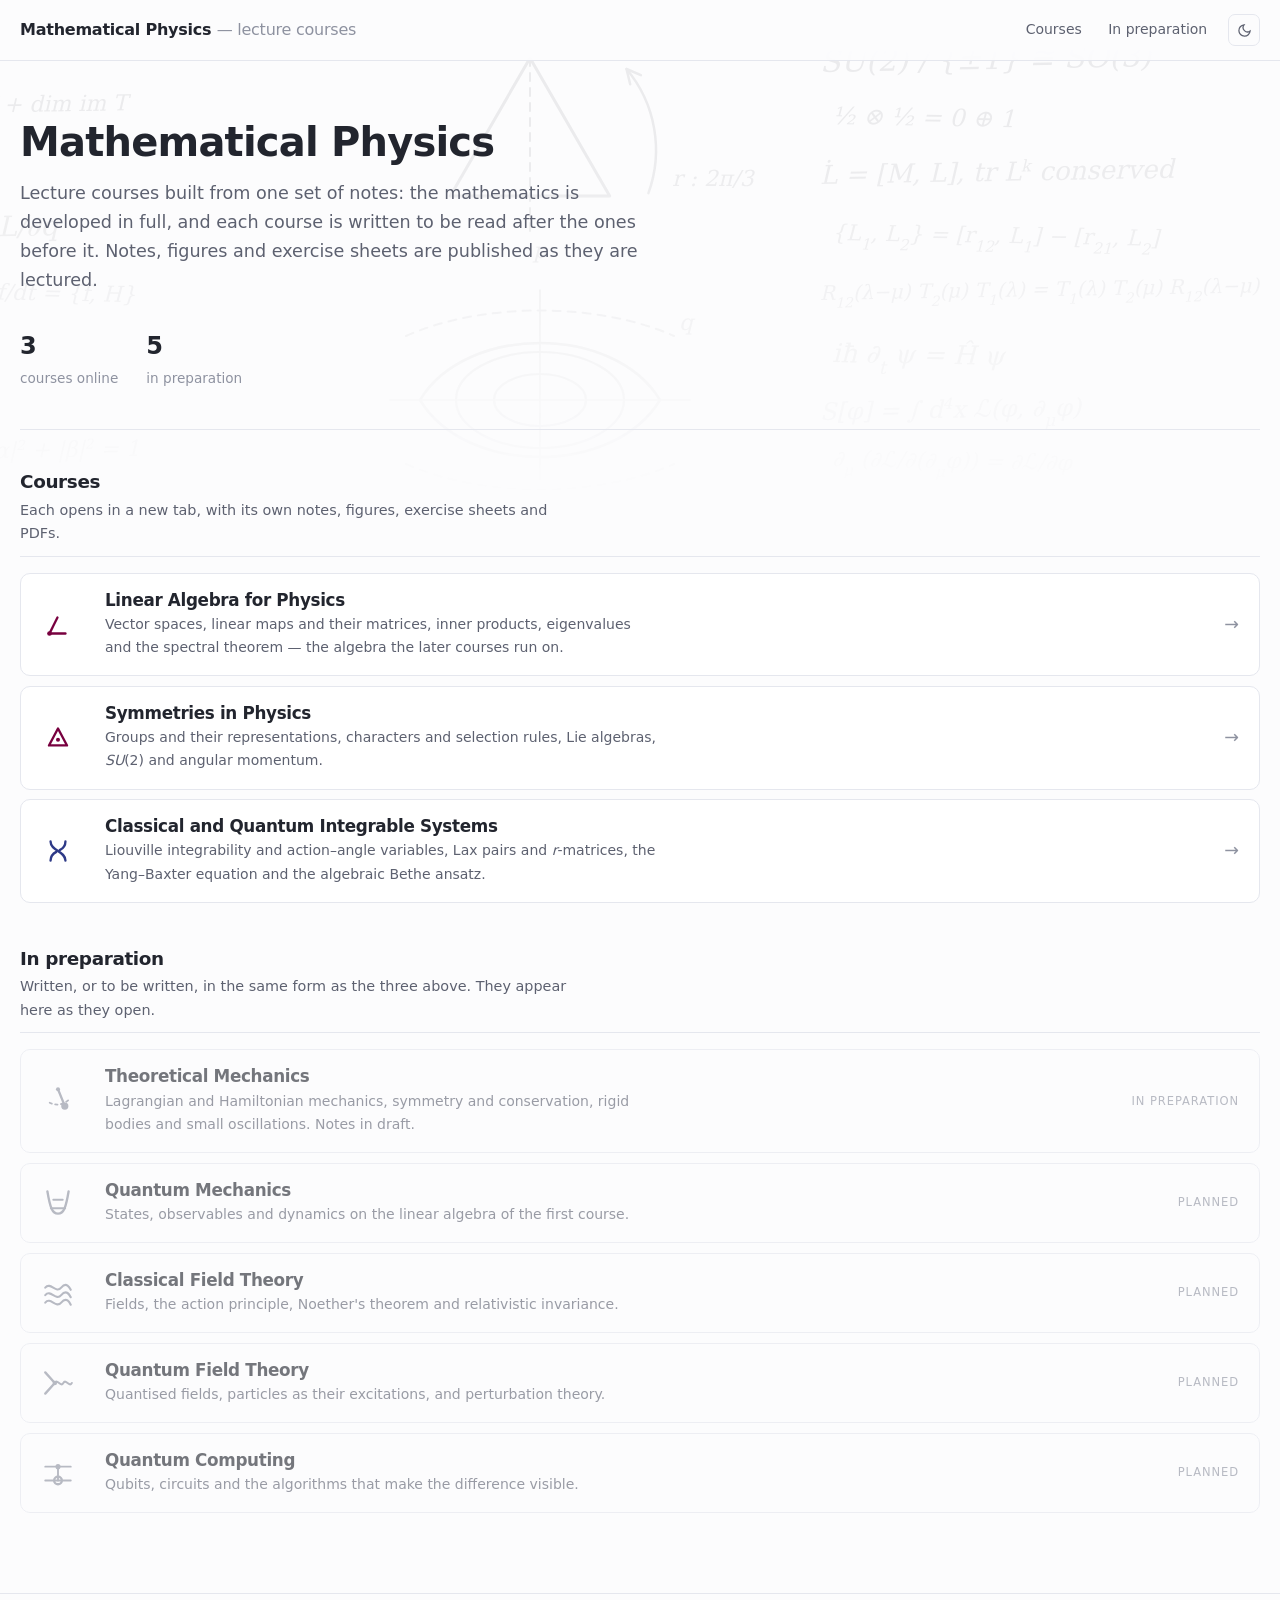
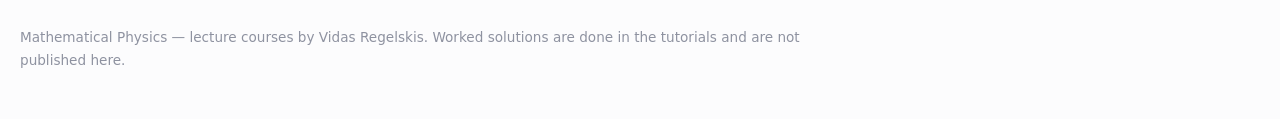
==== index.html @ 49b7c2a5 "Publish the Mathematical Physics front page (2026-09-21T10:25Z)" ====
<!doctype html>
<html lang="en">
<head>
<meta charset="utf-8" />
<meta name="viewport" content="width=device-width, initial-scale=1" />
<title>Mathematical Physics</title>
<meta name="description" content="Lecture courses in mathematical physics: linear algebra, symmetries, and classical and quantum integrable systems, with more in preparation." />
<link rel="icon" href="favicon.svg" />
<link rel="stylesheet" href="styles.css" />
<script>
  // Applied before first paint, so the page never flashes the wrong theme.
  (function () {
    try {
      var t = localStorage.getItem("mphys-theme");
      if (t) document.documentElement.setAttribute("data-theme", t);
    } catch (e) {}
  })();
</script>
</head>
<body>

<!-- The page-top blackboard: decoration only, so hidden from assistive
     technology and from print. -->
<div class="board" aria-hidden="true"><div class="board-ink"></div></div>
<script>
  // Fade the board out over the first 60% of a screen of scrolling.
  (function () {
    var board = document.querySelector(".board"), frame = 0;
    if (!board) return;
    function update() {
      frame = 0;
      board.style.opacity = String(Math.max(0, 1 - window.scrollY / (window.innerHeight * 0.6)));
    }
    window.addEventListener("scroll", function () {
      if (!frame) frame = requestAnimationFrame(update);
    }, { passive: true });
    update();
  })();
</script>

<a class="skip-link" href="#main">Skip to the courses</a>

<header class="site-header">
  <div class="wrap bar">
    <a class="brand" href="./">Mathematical Physics <span>— lecture courses</span></a>
    <nav class="site-nav">
      <a href="#courses">Courses</a>
      <a href="#planned">In preparation</a>
      <button class="theme-toggle" type="button" data-theme-toggle aria-label="Switch between light and dark">
        <svg width="15" height="15" viewBox="0 0 24 24" fill="none" stroke="currentColor"
             stroke-width="2" aria-hidden="true">
          <path d="M21 12.79A9 9 0 1 1 11.21 3 7 7 0 0 0 21 12.79z" />
        </svg>
      </button>
    </nav>
  </div>
</header>

<main class="wrap" id="main">

  <section class="hero">
    <h1>Mathematical Physics</h1>
    <p class="lede">
      Lecture courses built from one set of notes: the mathematics is developed
      in full, and each course is written to be read after the ones before it.
      Notes, figures and exercise sheets are published as they are lectured.
    </p>
    <div class="meta">
      <div><b>3</b> courses online</div>
      <div><b>5</b> in preparation</div>
    </div>
  </section>

  <section class="shelf" id="courses">
    <header class="shelf-head">
      <h2>Courses</h2>
      <p>Each opens in a new tab, with its own notes, figures, exercise sheets and PDFs.</p>
    </header>
    <ul class="course-list">

      <li><a class="course-card" style="--card-accent: var(--c-linalg)"
             href="https://vu-ff.github.io/linalg/" target="_blank" rel="noopener">
        <!-- two basis vectors from a shared origin: the first object the course defines -->
        <svg class="course-glyph" width="34" height="34" viewBox="0 0 32 32" aria-hidden="true"
             fill="none" stroke="currentColor" stroke-width="2.2" stroke-linecap="round">
          <path d="M8 24 L23 24" /><path d="M8 24 L15.5 9" />
          <circle cx="8" cy="24" r="2.2" fill="currentColor" stroke="none" />
        </svg>
        <div class="course-body">
          <h3>Linear Algebra for Physics</h3>
          <p>Vector spaces, linear maps and their matrices, inner products, eigenvalues
             and the spectral theorem — the algebra the later courses run on.</p>
        </div>
        <div class="course-go" aria-hidden="true">→</div>
      </a></li>

      <li><a class="course-card" style="--card-accent: var(--c-symmetries)"
             href="https://vu-ff.github.io/symmetries/" target="_blank" rel="noopener">
        <!-- the equilateral triangle and its centroid: the first symmetry group the course meets -->
        <svg class="course-glyph" width="34" height="34" viewBox="0 0 32 32" aria-hidden="true"
             fill="none" stroke="currentColor" stroke-width="2.2" stroke-linecap="round" stroke-linejoin="round">
          <path d="M16 7 L24.5 23 L7.5 23 Z" />
          <circle cx="16" cy="17.7" r="1.9" fill="currentColor" stroke="none" />
        </svg>
        <div class="course-body">
          <h3>Symmetries in Physics</h3>
          <p>Groups and their representations, characters and selection rules,
             Lie algebras, <i>SU</i>(2) and angular momentum.</p>
        </div>
        <div class="course-go" aria-hidden="true">→</div>
      </a></li>

      <li><a class="course-card" style="--card-accent: var(--c-integrability)"
             href="https://vu-ff.github.io/integrability/" target="_blank" rel="noopener">
        <!-- two strands crossing: the braiding an R-matrix performs -->
        <svg class="course-glyph" width="34" height="34" viewBox="0 0 32 32" aria-hidden="true"
             fill="none" stroke="currentColor" stroke-width="2.2" stroke-linecap="round">
          <path d="M9 7 C 9 16, 23 16, 23 25" />
          <path d="M23 7 C 23 12, 19.5 14.2, 17.6 15.2" />
          <path d="M14.4 16.8 C 12.5 17.8, 9 20, 9 25" />
        </svg>
        <div class="course-body">
          <h3>Classical and Quantum Integrable Systems</h3>
          <p>Liouville integrability and action–angle variables, Lax pairs and
             <i>r</i>-matrices, the Yang–Baxter equation and the algebraic Bethe ansatz.</p>
        </div>
        <div class="course-go" aria-hidden="true">→</div>
      </a></li>

    </ul>
  </section>

  <section class="shelf" id="planned">
    <header class="shelf-head">
      <h2>In preparation</h2>
      <p>Written, or to be written, in the same form as the three above. They appear here as they open.</p>
    </header>
    <ul class="course-list">

      <li><div class="course-card is-planned">
        <!-- a pendulum: the system the whole course keeps returning to -->
        <svg class="course-glyph" width="34" height="34" viewBox="0 0 32 32" aria-hidden="true"
             fill="none" stroke="currentColor" stroke-width="2.2" stroke-linecap="round">
          <path d="M16 5 L21.8 19.2" />
          <circle cx="16" cy="5" r="1.9" fill="currentColor" stroke="none" />
          <circle cx="22.4" cy="20.8" r="3.4" fill="currentColor" stroke="none" />
          <path d="M8.2 17.6 A 15.4 15.4 0 0 0 26.4 14.6" stroke-width="1.7" stroke-dasharray="2.2 3.2" />
        </svg>
        <div class="course-body">
          <h3>Theoretical Mechanics</h3>
          <p>Lagrangian and Hamiltonian mechanics, symmetry and conservation,
             rigid bodies and small oscillations. Notes in draft.</p>
        </div>
        <div class="course-go">In preparation</div>
      </div></li>

      <li><div class="course-card is-planned">
        <!-- two bound levels in a potential well -->
        <svg class="course-glyph" width="34" height="34" viewBox="0 0 32 32" aria-hidden="true"
             fill="none" stroke="currentColor" stroke-width="2.2" stroke-linecap="round">
          <path d="M6 5 C 8.5 20, 10.5 26, 16 26 C 21.5 26, 23.5 20, 26 5" />
          <path d="M11.6 13 L20.4 13" stroke-width="1.9" />
          <path d="M9.3 21 L22.7 21" stroke-width="1.9" />
        </svg>
        <div class="course-body">
          <h3>Quantum Mechanics</h3>
          <p>States, observables and dynamics on the linear algebra of the first course.</p>
        </div>
        <div class="course-go">Planned</div>
      </div></li>

      <li><div class="course-card is-planned">
        <!-- a field: a wave spreading over a sheet -->
        <svg class="course-glyph" width="34" height="34" viewBox="0 0 32 32" aria-hidden="true"
             fill="none" stroke="currentColor" stroke-width="2" stroke-linecap="round">
          <path d="M4 11 C 9 5, 14 17, 19 11 C 24 5, 27 11, 28 13" />
          <path d="M4 18 C 9 12, 14 24, 19 18 C 24 12, 27 18, 28 20" />
          <path d="M4 25 C 9 19, 14 31, 19 25 C 24 19, 27 25, 28 27" />
        </svg>
        <div class="course-body">
          <h3>Classical Field Theory</h3>
          <p>Fields, the action principle, Noether's theorem and relativistic invariance.</p>
        </div>
        <div class="course-go">Planned</div>
      </div></li>

      <li><div class="course-card is-planned">
        <!-- a vertex: two legs in, one wavy propagator out -->
        <svg class="course-glyph" width="34" height="34" viewBox="0 0 32 32" aria-hidden="true"
             fill="none" stroke="currentColor" stroke-width="2.2" stroke-linecap="round">
          <path d="M4 6 L13 16" /><path d="M4 26 L13 16" />
          <path d="M13 16 C 15.5 11.5, 18.5 20.5, 21 16 C 23.5 11.5, 26.5 20.5, 29 16" stroke-width="1.9" />
          <circle cx="13" cy="16" r="2.1" fill="currentColor" stroke="none" />
        </svg>
        <div class="course-body">
          <h3>Quantum Field Theory</h3>
          <p>Quantised fields, particles as their excitations, and perturbation theory.</p>
        </div>
        <div class="course-go">Planned</div>
      </div></li>

      <li><div class="course-card is-planned">
        <!-- a controlled gate on two wires -->
        <svg class="course-glyph" width="34" height="34" viewBox="0 0 32 32" aria-hidden="true"
             fill="none" stroke="currentColor" stroke-width="2.2" stroke-linecap="round">
          <path d="M4 10 L28 10" stroke-width="1.8" /><path d="M4 23 L28 23" stroke-width="1.8" />
          <path d="M16 10 L16 23" stroke-width="1.8" />
          <circle cx="16" cy="10" r="2.4" fill="currentColor" stroke="none" />
          <circle cx="16" cy="23" r="3.6" />
        </svg>
        <div class="course-body">
          <h3>Quantum Computing</h3>
          <p>Qubits, circuits and the algorithms that make the difference visible.</p>
        </div>
        <div class="course-go">Planned</div>
      </div></li>

    </ul>
  </section>

</main>

<footer class="site-footer">
  <div class="wrap">
    <p>
      Mathematical Physics — lecture courses by Vidas Regelskis.
      Worked solutions are done in the tutorials and are not published here.
    </p>
  </div>
</footer>

<script>
  document.querySelector("[data-theme-toggle]")?.addEventListener("click", function () {
    var root = document.documentElement;
    var current = root.getAttribute("data-theme");
    if (!current) {
      current = window.matchMedia("(prefers-color-scheme: dark)").matches ? "dark" : "light";
    }
    var next = current === "dark" ? "light" : "dark";
    root.setAttribute("data-theme", next);
    try { localStorage.setItem("mphys-theme", next); } catch (e) {}
  });
</script>

</body>
</html>
---- styles.css ----
/* =====================================================================
   Mathematical Physics — the hub's design system.

   Lifted from the three course platforms (integrability/platform/src/
   styles/global.css and its two siblings, 2026-09-21) and cut down to what
   one page needs: the tokens, the header, the blackboard, one card and the
   footer. Nothing about lecture notes, KaTeX or search is carried over.

   The courses each wear their own accent — burgundy #78003f for Linear
   Algebra and Symmetries, indigo #2e3a87 for Integrability. The hub wears
   none of them: it is slate on the siblings' cool greys, and each card
   carries its course's colour as its own mark and hover. The shelf should
   not compete with the books on it.
   ===================================================================== */

:root {
  /* The hub's own accent: a slate that belongs to no course. */
  --slate:      #40485e;
  --slate-dark: #2b3142;

  /* Per-course accents, verbatim from each course's lecturestyle.sty. */
  --c-linalg:        #78003f;
  --c-symmetries:    #78003f;
  --c-integrability: #2e3a87;

  /* Light theme — the cool neutral scale of the integrability site. */
  --bg:          #fcfcfd;
  --bg-raised:   #ffffff;
  --bg-sunken:   #f4f5f8;
  --text:        #1b1d24;
  --text-muted:  #5d6170;
  --text-faint:  #8e92a0;
  --rule:        #e5e7ee;
  --rule-strong: #cfd3de;
  --accent:      var(--slate);
  --accent-text: var(--slate);
  --heading:     #22252e;

  /* The printed notes are set in XCharter, an extended Charter. */
  --font-prose: "Charter", "Bitstream Charter", "Sitka Text", Cambria, Georgia, serif;
  --font-ui: ui-sans-serif, system-ui, -apple-system, "Segoe UI", Inter, sans-serif;

  --measure: 52rem;
  --radius: 10px;
  --shadow: 0 1px 2px rgb(20 24 50 / 0.04), 0 4px 16px rgb(20 24 50 / 0.05);
}

/* Dark theme. Burgundy and indigo are both far too dark to carry a mark on
   dark ground, so each is lifted to the tint its own course's dark theme
   already uses, rather than reused. */
@media (prefers-color-scheme: dark) {
  :root:not([data-theme="light"]) {
    --bg:          #121318;
    --bg-raised:   #1a1b22;
    --bg-sunken:   #0e0f13;
    --text:        #dfe1ea;
    --text-muted:  #a3a7b6;
    --text-faint:  #737888;
    --rule:        #272a33;
    --rule-strong: #3a3e4a;
    --accent:      #9aa3ba;
    --accent-text: #aeb6c9;
    --heading:     #e6e8f0;
    --c-linalg:        #d888a8;
    --c-symmetries:    #d888a8;
    --c-integrability: #8e9ae0;
    --shadow: 0 1px 2px rgb(0 0 0 / 0.35), 0 4px 16px rgb(0 0 0 / 0.28);
  }
}
:root[data-theme="dark"] {
  --bg:          #121318;  --bg-raised: #1a1b22;  --bg-sunken: #0e0f13;
  --text:        #dfe1ea;  --text-muted: #a3a7b6; --text-faint: #737888;
  --rule:        #272a33;  --rule-strong: #3a3e4a;
  --accent:      #9aa3ba;  --accent-text: #aeb6c9; --heading: #e6e8f0;
  --c-linalg:        #d888a8;
  --c-symmetries:    #d888a8;
  --c-integrability: #8e9ae0;
  --shadow: 0 1px 2px rgb(0 0 0 / 0.35), 0 4px 16px rgb(0 0 0 / 0.28);
}

*, *::before, *::after { box-sizing: border-box; }

html { -webkit-text-size-adjust: 100%; scroll-behavior: smooth; scroll-padding-top: 5rem; }
@media (prefers-reduced-motion: reduce) {
  html { scroll-behavior: auto; }
  *, *::before, *::after { animation-duration: .01ms !important; transition-duration: .01ms !important; }
}

body {
  margin: 0;
  background: var(--bg);
  color: var(--text);
  font-family: var(--font-ui);
  font-size: 17px;
  line-height: 1.65;
  -webkit-font-smoothing: antialiased;
  position: relative;
  isolation: isolate;
}

/* ---------- the blackboard ----------
   A faint board of formulas from across the collection behind the top of
   the page. The SVG is a MASK and the ink is a theme colour, so it follows
   light and dark without a second drawing. It fades downward, and fades
   again as the reader scrolls (the listener in index.html). */
.board {
  position: absolute; top: 0; left: 0; right: 0; height: 500px;
  z-index: -1; pointer-events: none; overflow: hidden;
  -webkit-mask-image: linear-gradient(to bottom, #000 0%, #000 30%, transparent 100%);
          mask-image: linear-gradient(to bottom, #000 0%, #000 30%, transparent 100%);
}
.board-ink {
  position: absolute; inset: 0;
  background: var(--board-ink); opacity: var(--board-opacity);
  -webkit-mask: url("blackboard.svg") top center / 1800px 500px repeat-x;
          mask: url("blackboard.svg") top center / 1800px 500px repeat-x;
}
:root { --board-ink: var(--heading); --board-opacity: .075; }
@media (prefers-color-scheme: dark) {
  :root:not([data-theme="light"]) { --board-opacity: .07; }
}
:root[data-theme="dark"] { --board-opacity: .07; }
@media (max-width: 40rem) {
  .board { height: 340px; }
  .board-ink { -webkit-mask-size: 1224px 340px; mask-size: 1224px 340px; }
}
@media print { .board { display: none; } }

/* ---------- layout ---------- */
.wrap { width: min(100% - 2.5rem, 80rem); margin-inline: auto; }

/* ---------- header ---------- */
.site-header {
  position: sticky; top: 0; z-index: 50;
  background: color-mix(in srgb, var(--bg) 88%, transparent);
  backdrop-filter: saturate(1.6) blur(10px);
  border-bottom: 1px solid var(--rule);
}
.site-header .bar { display: flex; align-items: center; gap: 1.25rem; height: 3.75rem; }
.brand { font-weight: 650; letter-spacing: -0.015em; color: var(--heading); text-decoration: none; font-size: 1rem; }
.brand span { color: var(--text-faint); font-weight: 450; }
.site-nav { margin-left: auto; display: flex; align-items: center; gap: .25rem; }
.site-nav a {
  color: var(--text-muted); text-decoration: none; font-size: .875rem;
  padding: .4rem .7rem; border-radius: 7px; font-weight: 500;
}
.site-nav a:hover { color: var(--text); background: var(--bg-sunken); }

.theme-toggle {
  background: none; border: 1px solid var(--rule); color: var(--text-muted);
  width: 2rem; height: 2rem; border-radius: 7px; cursor: pointer;
  display: grid; place-items: center; padding: 0; margin-left: .35rem;
}
.theme-toggle:hover { border-color: var(--rule-strong); color: var(--text); }

/* ---------- headings and links ---------- */
h1, h2, h3 { color: var(--heading); line-height: 1.25; letter-spacing: -0.02em; font-weight: 640; }
h1 { font-size: clamp(1.75rem, 1.2rem + 2vw, 2.5rem); margin: 0 0 .5rem; }
h2 { font-size: 1.4rem; margin: 2.75rem 0 .75rem; }
h3 { font-size: 1.1rem; margin: 2rem 0 .5rem; }
a { color: var(--accent-text); text-underline-offset: 2px; }

/* ---------- hero ---------- */
.hero { padding: 3.5rem 0 2.5rem; border-bottom: 1px solid var(--rule); margin-bottom: 2.5rem; }
.hero h1 { max-width: 20ch; }
.hero .lede { font-size: 1.1rem; color: var(--text-muted); max-width: 56ch; margin: .75rem 0 0; }
.hero .meta { display: flex; flex-wrap: wrap; gap: 1.75rem; margin-top: 2rem; }
.hero .meta div { font-size: .85rem; color: var(--text-faint); }
.hero .meta b { display: block; font-size: 1.5rem; color: var(--heading); font-weight: 620; letter-spacing: -.02em; }

/* ---------- the shelf ---------- */
.shelf { margin: 0 0 2.75rem; }
.shelf-head { border-bottom: 1px solid var(--rule); padding-bottom: .6rem; margin-bottom: 1rem; }
.shelf-head h2 { margin: 0; font-size: 1.15rem; }
.shelf-head p { margin: .35rem 0 0; font-size: .9rem; color: var(--text-muted); max-width: 60ch; }

.course-list { display: grid; gap: .6rem; padding: 0; margin: 0; list-style: none; }
.course-card {
  display: grid; grid-template-columns: 2.75rem 1fr auto; align-items: center; gap: 1.25rem;
  padding: 1rem 1.25rem; border: 1px solid var(--rule); border-radius: var(--radius);
  background: var(--bg-raised); text-decoration: none; color: inherit;
  transition: border-color .15s ease, transform .15s ease, box-shadow .15s ease;
}
/* Each live card hovers in its own course's colour, which is the first
   thing the reader will see of that course on the other side of the click. */
a.course-card:hover { border-color: var(--card-accent); transform: translateY(-1px); box-shadow: var(--shadow); }
.course-glyph { color: var(--card-accent); display: block; }
.course-body h3 { margin: 0 0 .15rem; font-size: 1.05rem; font-weight: 620; }
.course-body p { margin: 0; font-size: .875rem; color: var(--text-muted); max-width: 62ch; }
.course-go { color: var(--text-faint); font-size: 1.1rem; }

.course-card.is-planned { opacity: .62; background: transparent; --card-accent: var(--text-faint); }
.course-card.is-planned .course-go {
  font-size: .72rem; text-transform: uppercase; letter-spacing: .08em;
}

/* ---------- footer ---------- */
.site-footer {
  margin-top: 5rem; border-top: 1px solid var(--rule);
  padding: 2rem 0 3rem; color: var(--text-faint); font-size: .85rem;
}
.site-footer p { margin: 0; max-width: var(--measure); }
.site-footer a { color: var(--text-muted); }

/* Keyboard users should not have to tab through the header first. */
.skip-link {
  position: absolute; left: -9999px; top: 0; z-index: 100;
  background: var(--bg); color: var(--accent-text);
  padding: .6rem 1rem; border: 2px solid var(--accent); border-radius: 0 0 4px 0;
}
.skip-link:focus { left: 0; }

@media (max-width: 40rem) {
  /* The brand must stay on one line; the two section links are no use on a
     page this short, so the phone header is the title and the toggle. */
  .brand { white-space: nowrap; }
  .brand span { display: none; }
  .site-nav a { display: none; }
  .theme-toggle { flex: 0 0 auto; margin-left: 0; }
  .hero { padding: 2.25rem 0 1.75rem; }
  .hero .meta { gap: 1.1rem; }
  .course-card { grid-template-columns: 2.25rem 1fr auto; gap: .85rem; padding: .9rem 1rem; }
  .course-body p { font-size: .84rem; }
  /* A third column for "In preparation" would leave the description a
     column of two words, so the status drops under the text instead. */
  .course-card.is-planned { grid-template-columns: 2.25rem 1fr; }
  .course-card.is-planned .course-go { grid-column: 2; margin-top: .35rem; }
}
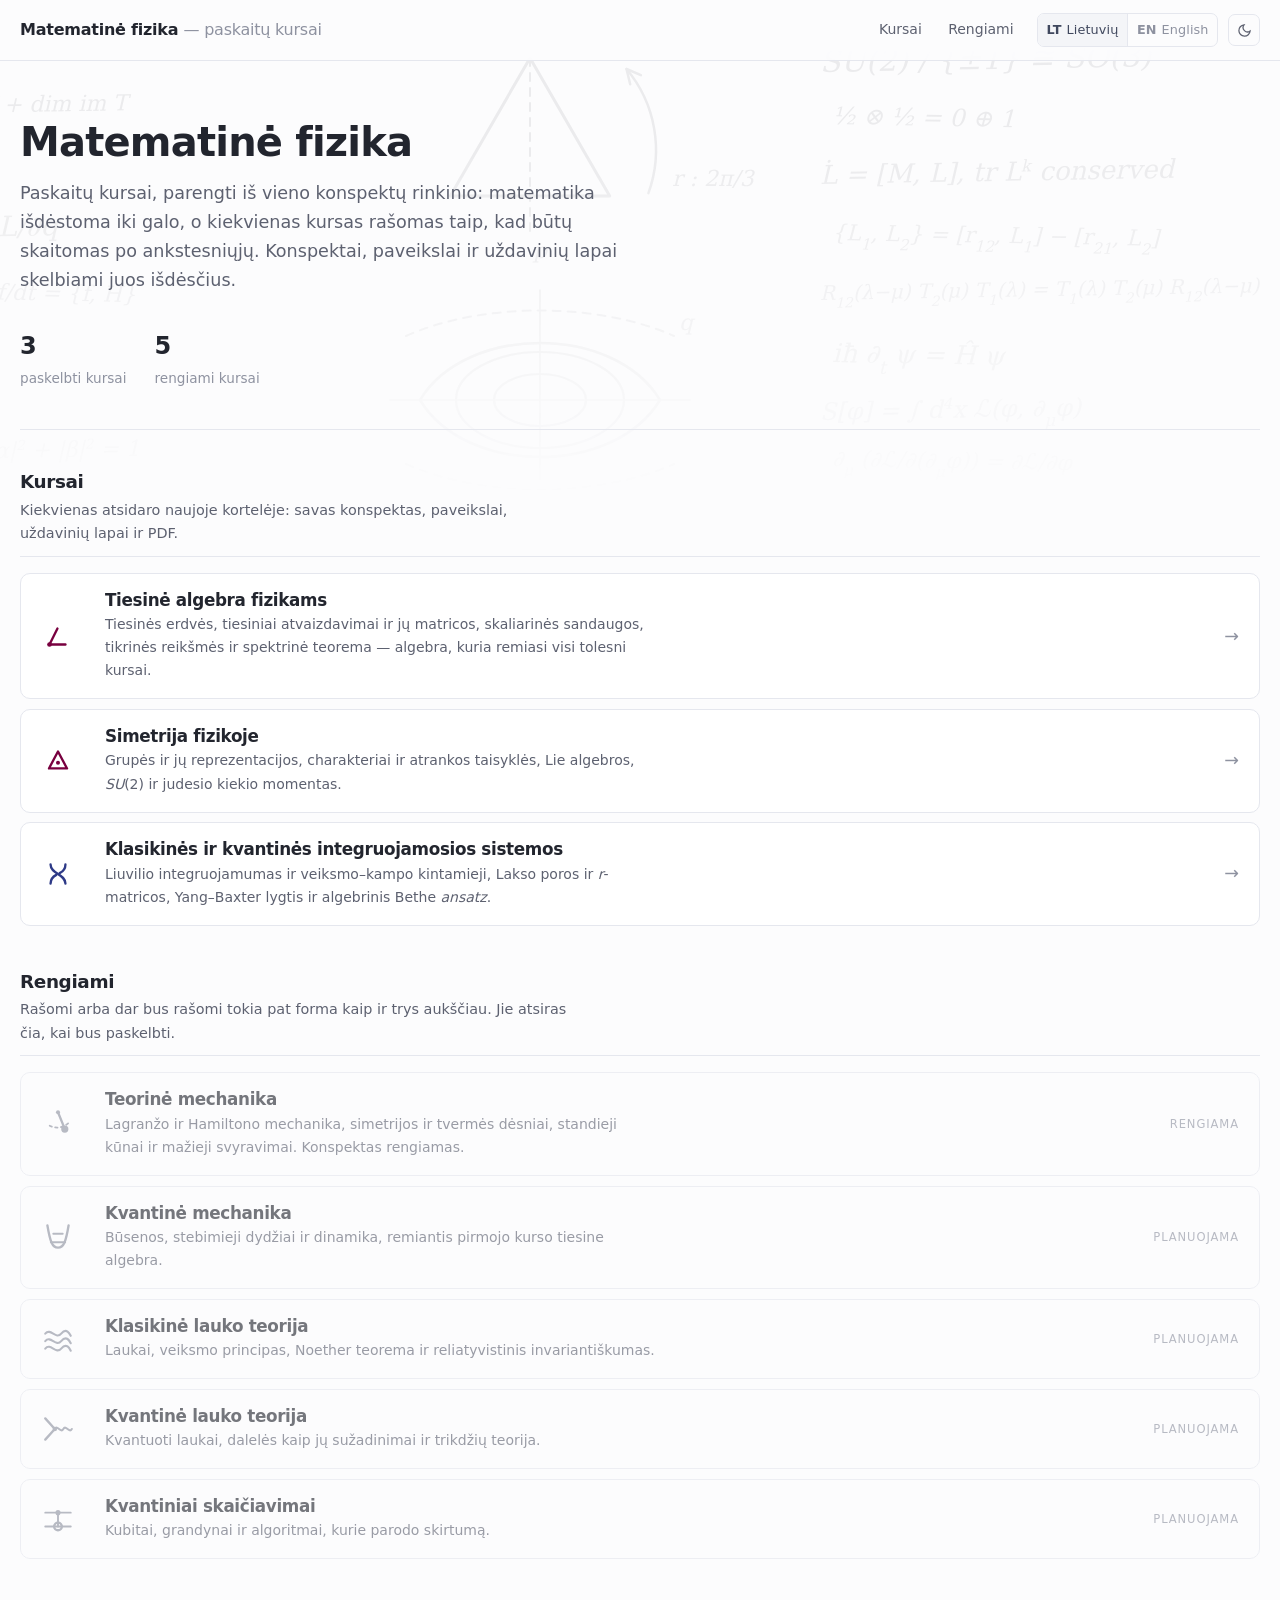
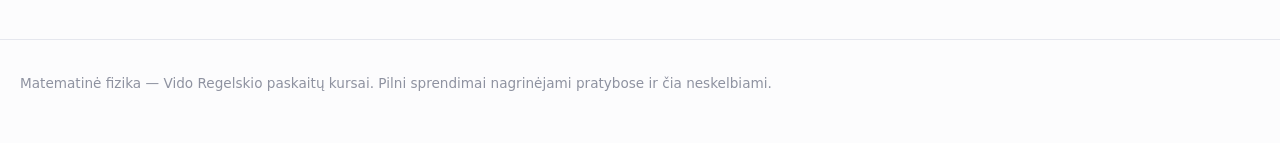
==== commit 7430d41f: "Publish the Mathematical Physics front page (2026-09-21T10:38Z)" ====
--- a/index.html
+++ b/index.html
@@ -1,14 +1,19 @@
 <!doctype html>
-<html lang="en">
+<html lang="lt">
 <head>
 <meta charset="utf-8" />
 <meta name="viewport" content="width=device-width, initial-scale=1" />
-<title>Mathematical Physics</title>
-<meta name="description" content="Lecture courses in mathematical physics: linear algebra, symmetries, and classical and quantum integrable systems, with more in preparation." />
-<link rel="icon" href="favicon.svg" />
-<link rel="stylesheet" href="styles.css" />
+<title>Matematinė fizika</title>
+<meta name="description" content="Matematinės fizikos paskaitų kursai: tiesinė algebra, simetrija fizikoje, klasikinės ir kvantinės integruojamos sistemos; daugiau rengiama." />
+<link rel="canonical" href="https://vu-ff.github.io/" />
+<link rel="alternate" hreflang="lt" href="https://vu-ff.github.io/" />
+<link rel="alternate" hreflang="en" href="https://vu-ff.github.io/en/" />
+<link rel="alternate" hreflang="x-default" href="https://vu-ff.github.io/" />
+<link rel="icon" href="/favicon.svg" />
+<link rel="stylesheet" href="/styles.css" />
 <script>
   // Applied before first paint, so the page never flashes the wrong theme.
+  // The key is shared with the other language: one reader, one choice.
   (function () {
     try {
       var t = localStorage.getItem("mphys-theme");
@@ -38,15 +43,19 @@
   })();
 </script>
 
-<a class="skip-link" href="#main">Skip to the courses</a>
+<a class="skip-link" href="#main">Pereiti prie kursų</a>
 
 <header class="site-header">
   <div class="wrap bar">
-    <a class="brand" href="./">Mathematical Physics <span>— lecture courses</span></a>
+    <a class="brand" href="/">Matematinė fizika <span>— paskaitų kursai</span></a>
     <nav class="site-nav">
-      <a href="#courses">Courses</a>
-      <a href="#planned">In preparation</a>
-      <button class="theme-toggle" type="button" data-theme-toggle aria-label="Switch between light and dark">
+      <a href="#courses">Kursai</a>
+      <a href="#planned">Rengiami</a>
+      <div class="lang-switch" role="group" aria-label="Kalba">
+        <a href="/" hreflang="lt" lang="lt" aria-current="true">LT<span class="lang-full">Lietuvių</span></a>
+        <a href="/en/" hreflang="en" lang="en">EN<span class="lang-full">English</span></a>
+      </div>
+      <button class="theme-toggle" type="button" data-theme-toggle aria-label="Perjungti šviesią ir tamsią temą">
         <svg width="15" height="15" viewBox="0 0 24 24" fill="none" stroke="currentColor"
              stroke-width="2" aria-hidden="true">
           <path d="M21 12.79A9 9 0 1 1 11.21 3 7 7 0 0 0 21 12.79z" />
@@ -59,70 +68,60 @@
 <main class="wrap" id="main">
 
   <section class="hero">
-    <h1>Mathematical Physics</h1>
-    <p class="lede">
-      Lecture courses built from one set of notes: the mathematics is developed
-      in full, and each course is written to be read after the ones before it.
-      Notes, figures and exercise sheets are published as they are lectured.
-    </p>
+    <h1>Matematinė fizika</h1>
+    <p class="lede">Paskaitų kursai, parengti iš vieno konspektų rinkinio: matematika išdėstoma iki galo, o kiekvienas kursas rašomas taip, kad būtų skaitomas po ankstesniųjų. Konspektai, paveikslai ir uždavinių lapai skelbiami juos išdėsčius.</p>
     <div class="meta">
-      <div><b>3</b> courses online</div>
-      <div><b>5</b> in preparation</div>
+      <div><b>3</b> paskelbti kursai</div>
+      <div><b>5</b> rengiami kursai</div>
     </div>
   </section>
 
   <section class="shelf" id="courses">
     <header class="shelf-head">
-      <h2>Courses</h2>
-      <p>Each opens in a new tab, with its own notes, figures, exercise sheets and PDFs.</p>
+      <h2>Kursai</h2>
+      <p>Kiekvienas atsidaro naujoje kortelėje: savas konspektas, paveikslai, uždavinių lapai ir PDF.</p>
     </header>
     <ul class="course-list">
 
       <li><a class="course-card" style="--card-accent: var(--c-linalg)"
              href="https://vu-ff.github.io/linalg/" target="_blank" rel="noopener">
-        <!-- two basis vectors from a shared origin: the first object the course defines -->
-        <svg class="course-glyph" width="34" height="34" viewBox="0 0 32 32" aria-hidden="true"
-             fill="none" stroke="currentColor" stroke-width="2.2" stroke-linecap="round">
+        <svg class="course-glyph" width="34" height="34" viewBox="0 0 32 32" aria-hidden="true"
+             fill="none" stroke="currentColor" stroke-width="2.2" stroke-linecap="round" stroke-linejoin="round">
           <path d="M8 24 L23 24" /><path d="M8 24 L15.5 9" />
           <circle cx="8" cy="24" r="2.2" fill="currentColor" stroke="none" />
         </svg>
         <div class="course-body">
-          <h3>Linear Algebra for Physics</h3>
-          <p>Vector spaces, linear maps and their matrices, inner products, eigenvalues
-             and the spectral theorem — the algebra the later courses run on.</p>
+          <h3>Tiesinė algebra fizikams</h3>
+          <p>Tiesinės erdvės, tiesiniai atvaizdavimai ir jų matricos, skaliarinės sandaugos, tikrinės reikšmės ir spektrinė teorema — algebra, kuria remiasi visi tolesni kursai.</p>
         </div>
         <div class="course-go" aria-hidden="true">→</div>
       </a></li>
 
       <li><a class="course-card" style="--card-accent: var(--c-symmetries)"
              href="https://vu-ff.github.io/symmetries/" target="_blank" rel="noopener">
-        <!-- the equilateral triangle and its centroid: the first symmetry group the course meets -->
         <svg class="course-glyph" width="34" height="34" viewBox="0 0 32 32" aria-hidden="true"
              fill="none" stroke="currentColor" stroke-width="2.2" stroke-linecap="round" stroke-linejoin="round">
           <path d="M16 7 L24.5 23 L7.5 23 Z" />
           <circle cx="16" cy="17.7" r="1.9" fill="currentColor" stroke="none" />
         </svg>
         <div class="course-body">
-          <h3>Symmetries in Physics</h3>
-          <p>Groups and their representations, characters and selection rules,
-             Lie algebras, <i>SU</i>(2) and angular momentum.</p>
+          <h3>Simetrija fizikoje</h3>
+          <p>Grupės ir jų reprezentacijos, charakteriai ir atrankos taisyklės, Lie algebros, <i>SU</i>(2) ir judesio kiekio momentas.</p>
         </div>
         <div class="course-go" aria-hidden="true">→</div>
       </a></li>
 
       <li><a class="course-card" style="--card-accent: var(--c-integrability)"
              href="https://vu-ff.github.io/integrability/" target="_blank" rel="noopener">
-        <!-- two strands crossing: the braiding an R-matrix performs -->
-        <svg class="course-glyph" width="34" height="34" viewBox="0 0 32 32" aria-hidden="true"
-             fill="none" stroke="currentColor" stroke-width="2.2" stroke-linecap="round">
+        <svg class="course-glyph" width="34" height="34" viewBox="0 0 32 32" aria-hidden="true"
+             fill="none" stroke="currentColor" stroke-width="2.2" stroke-linecap="round" stroke-linejoin="round">
           <path d="M9 7 C 9 16, 23 16, 23 25" />
           <path d="M23 7 C 23 12, 19.5 14.2, 17.6 15.2" />
           <path d="M14.4 16.8 C 12.5 17.8, 9 20, 9 25" />
         </svg>
         <div class="course-body">
-          <h3>Classical and Quantum Integrable Systems</h3>
-          <p>Liouville integrability and action–angle variables, Lax pairs and
-             <i>r</i>-matrices, the Yang–Baxter equation and the algebraic Bethe ansatz.</p>
+          <h3>Klasikinės ir kvantinės integruojamosios sistemos</h3>
+          <p>Liuvilio integruojamumas ir veiksmo–kampo kintamieji, Lakso poros ir <i>r</i>-matricos, Yang–Baxter lygtis ir algebrinis Bethe <i>ansatz</i>.</p>
         </div>
         <div class="course-go" aria-hidden="true">→</div>
       </a></li>
@@ -132,87 +131,81 @@
 
   <section class="shelf" id="planned">
     <header class="shelf-head">
-      <h2>In preparation</h2>
-      <p>Written, or to be written, in the same form as the three above. They appear here as they open.</p>
+      <h2>Rengiami</h2>
+      <p>Rašomi arba dar bus rašomi tokia pat forma kaip ir trys aukščiau. Jie atsiras čia, kai bus paskelbti.</p>
     </header>
     <ul class="course-list">
 
       <li><div class="course-card is-planned">
-        <!-- a pendulum: the system the whole course keeps returning to -->
-        <svg class="course-glyph" width="34" height="34" viewBox="0 0 32 32" aria-hidden="true"
-             fill="none" stroke="currentColor" stroke-width="2.2" stroke-linecap="round">
+        <svg class="course-glyph" width="34" height="34" viewBox="0 0 32 32" aria-hidden="true"
+             fill="none" stroke="currentColor" stroke-width="2.2" stroke-linecap="round" stroke-linejoin="round">
           <path d="M16 5 L21.8 19.2" />
           <circle cx="16" cy="5" r="1.9" fill="currentColor" stroke="none" />
           <circle cx="22.4" cy="20.8" r="3.4" fill="currentColor" stroke="none" />
           <path d="M8.2 17.6 A 15.4 15.4 0 0 0 26.4 14.6" stroke-width="1.7" stroke-dasharray="2.2 3.2" />
         </svg>
         <div class="course-body">
-          <h3>Theoretical Mechanics</h3>
-          <p>Lagrangian and Hamiltonian mechanics, symmetry and conservation,
-             rigid bodies and small oscillations. Notes in draft.</p>
-        </div>
-        <div class="course-go">In preparation</div>
-      </div></li>
-
-      <li><div class="course-card is-planned">
-        <!-- two bound levels in a potential well -->
-        <svg class="course-glyph" width="34" height="34" viewBox="0 0 32 32" aria-hidden="true"
-             fill="none" stroke="currentColor" stroke-width="2.2" stroke-linecap="round">
+          <h3>Teorinė mechanika</h3>
+          <p>Lagranžo ir Hamiltono mechanika, simetrijos ir tvermės dėsniai, standieji kūnai ir mažieji svyravimai. Konspektas rengiamas.</p>
+        </div>
+        <div class="course-go">Rengiama</div>
+      </div></li>
+
+      <li><div class="course-card is-planned">
+        <svg class="course-glyph" width="34" height="34" viewBox="0 0 32 32" aria-hidden="true"
+             fill="none" stroke="currentColor" stroke-width="2.2" stroke-linecap="round" stroke-linejoin="round">
           <path d="M6 5 C 8.5 20, 10.5 26, 16 26 C 21.5 26, 23.5 20, 26 5" />
           <path d="M11.6 13 L20.4 13" stroke-width="1.9" />
           <path d="M9.3 21 L22.7 21" stroke-width="1.9" />
         </svg>
         <div class="course-body">
-          <h3>Quantum Mechanics</h3>
-          <p>States, observables and dynamics on the linear algebra of the first course.</p>
-        </div>
-        <div class="course-go">Planned</div>
-      </div></li>
-
-      <li><div class="course-card is-planned">
-        <!-- a field: a wave spreading over a sheet -->
-        <svg class="course-glyph" width="34" height="34" viewBox="0 0 32 32" aria-hidden="true"
-             fill="none" stroke="currentColor" stroke-width="2" stroke-linecap="round">
+          <h3>Kvantinė mechanika</h3>
+          <p>Būsenos, stebimieji dydžiai ir dinamika, remiantis pirmojo kurso tiesine algebra.</p>
+        </div>
+        <div class="course-go">Planuojama</div>
+      </div></li>
+
+      <li><div class="course-card is-planned">
+        <svg class="course-glyph" width="34" height="34" viewBox="0 0 32 32" aria-hidden="true"
+             fill="none" stroke="currentColor" stroke-width="2" stroke-linecap="round" stroke-linejoin="round">
           <path d="M4 11 C 9 5, 14 17, 19 11 C 24 5, 27 11, 28 13" />
           <path d="M4 18 C 9 12, 14 24, 19 18 C 24 12, 27 18, 28 20" />
           <path d="M4 25 C 9 19, 14 31, 19 25 C 24 19, 27 25, 28 27" />
         </svg>
         <div class="course-body">
-          <h3>Classical Field Theory</h3>
-          <p>Fields, the action principle, Noether's theorem and relativistic invariance.</p>
-        </div>
-        <div class="course-go">Planned</div>
-      </div></li>
-
-      <li><div class="course-card is-planned">
-        <!-- a vertex: two legs in, one wavy propagator out -->
-        <svg class="course-glyph" width="34" height="34" viewBox="0 0 32 32" aria-hidden="true"
-             fill="none" stroke="currentColor" stroke-width="2.2" stroke-linecap="round">
+          <h3>Klasikinė lauko teorija</h3>
+          <p>Laukai, veiksmo principas, Noether teorema ir reliatyvistinis invariantiškumas.</p>
+        </div>
+        <div class="course-go">Planuojama</div>
+      </div></li>
+
+      <li><div class="course-card is-planned">
+        <svg class="course-glyph" width="34" height="34" viewBox="0 0 32 32" aria-hidden="true"
+             fill="none" stroke="currentColor" stroke-width="2.2" stroke-linecap="round" stroke-linejoin="round">
           <path d="M4 6 L13 16" /><path d="M4 26 L13 16" />
           <path d="M13 16 C 15.5 11.5, 18.5 20.5, 21 16 C 23.5 11.5, 26.5 20.5, 29 16" stroke-width="1.9" />
           <circle cx="13" cy="16" r="2.1" fill="currentColor" stroke="none" />
         </svg>
         <div class="course-body">
-          <h3>Quantum Field Theory</h3>
-          <p>Quantised fields, particles as their excitations, and perturbation theory.</p>
-        </div>
-        <div class="course-go">Planned</div>
-      </div></li>
-
-      <li><div class="course-card is-planned">
-        <!-- a controlled gate on two wires -->
-        <svg class="course-glyph" width="34" height="34" viewBox="0 0 32 32" aria-hidden="true"
-             fill="none" stroke="currentColor" stroke-width="2.2" stroke-linecap="round">
+          <h3>Kvantinė lauko teorija</h3>
+          <p>Kvantuoti laukai, dalelės kaip jų sužadinimai ir trikdžių teorija.</p>
+        </div>
+        <div class="course-go">Planuojama</div>
+      </div></li>
+
+      <li><div class="course-card is-planned">
+        <svg class="course-glyph" width="34" height="34" viewBox="0 0 32 32" aria-hidden="true"
+             fill="none" stroke="currentColor" stroke-width="2.2" stroke-linecap="round" stroke-linejoin="round">
           <path d="M4 10 L28 10" stroke-width="1.8" /><path d="M4 23 L28 23" stroke-width="1.8" />
           <path d="M16 10 L16 23" stroke-width="1.8" />
           <circle cx="16" cy="10" r="2.4" fill="currentColor" stroke="none" />
           <circle cx="16" cy="23" r="3.6" />
         </svg>
         <div class="course-body">
-          <h3>Quantum Computing</h3>
-          <p>Qubits, circuits and the algorithms that make the difference visible.</p>
-        </div>
-        <div class="course-go">Planned</div>
+          <h3>Kvantiniai skaičiavimai</h3>
+          <p>Kubitai, grandynai ir algoritmai, kurie parodo skirtumą.</p>
+        </div>
+        <div class="course-go">Planuojama</div>
       </div></li>
 
     </ul>
@@ -222,10 +215,7 @@
 
 <footer class="site-footer">
   <div class="wrap">
-    <p>
-      Mathematical Physics — lecture courses by Vidas Regelskis.
-      Worked solutions are done in the tutorials and are not published here.
-    </p>
+    <p>Matematinė fizika — Vido Regelskio paskaitų kursai. Pilni sprendimai nagrinėjami pratybose ir čia neskelbiami.</p>
   </div>
 </footer>
 
--- a/styles.css
+++ b/styles.css
@@ -146,6 +146,30 @@
 }
 .site-nav a:hover { color: var(--text); background: var(--bg-sunken); }
 
+/* The language switcher: a segmented control at the end of the navigation,
+   carried over from the course sites so the two chromes match. The full name
+   is what a reader looking for their language scans for, so it is the label
+   on a wide header; the code alone carries it once the header runs out of
+   room. */
+.lang-switch {
+  display: flex; align-items: center; margin-left: .5rem;
+  border: 1px solid var(--rule); border-radius: 7px; overflow: hidden;
+}
+.site-nav .lang-switch a {
+  display: flex; align-items: baseline; gap: .3rem;
+  padding: .32rem .55rem; border-radius: 0; font-size: .8rem; font-weight: 550;
+  color: var(--text-faint); letter-spacing: .01em;
+}
+.site-nav .lang-switch a + a { border-left: 1px solid var(--rule); }
+.site-nav .lang-switch a:hover { color: var(--text); background: var(--bg-sunken); }
+.site-nav .lang-switch a[aria-current="true"] {
+  color: var(--accent-text); background: var(--bg-sunken); cursor: default;
+}
+.lang-switch .lang-full { font-weight: 500; }
+@media (max-width: 62rem) {
+  .lang-switch .lang-full { display: none; }
+}
+
 .theme-toggle {
   background: none; border: 1px solid var(--rule); color: var(--text-muted);
   width: 2rem; height: 2rem; border-radius: 7px; cursor: pointer;
@@ -215,8 +239,10 @@
      page this short, so the phone header is the title and the toggle. */
   .brand { white-space: nowrap; }
   .brand span { display: none; }
-  .site-nav a { display: none; }
-  .theme-toggle { flex: 0 0 auto; margin-left: 0; }
+  .site-nav > a { display: none; }
+  .lang-switch { margin-left: 0; }
+  .site-nav .lang-switch a { padding: .3rem .45rem; font-size: .78rem; }
+  .theme-toggle { flex: 0 0 auto; }
   .hero { padding: 2.25rem 0 1.75rem; }
   .hero .meta { gap: 1.1rem; }
   .course-card { grid-template-columns: 2.25rem 1fr auto; gap: .85rem; padding: .9rem 1rem; }
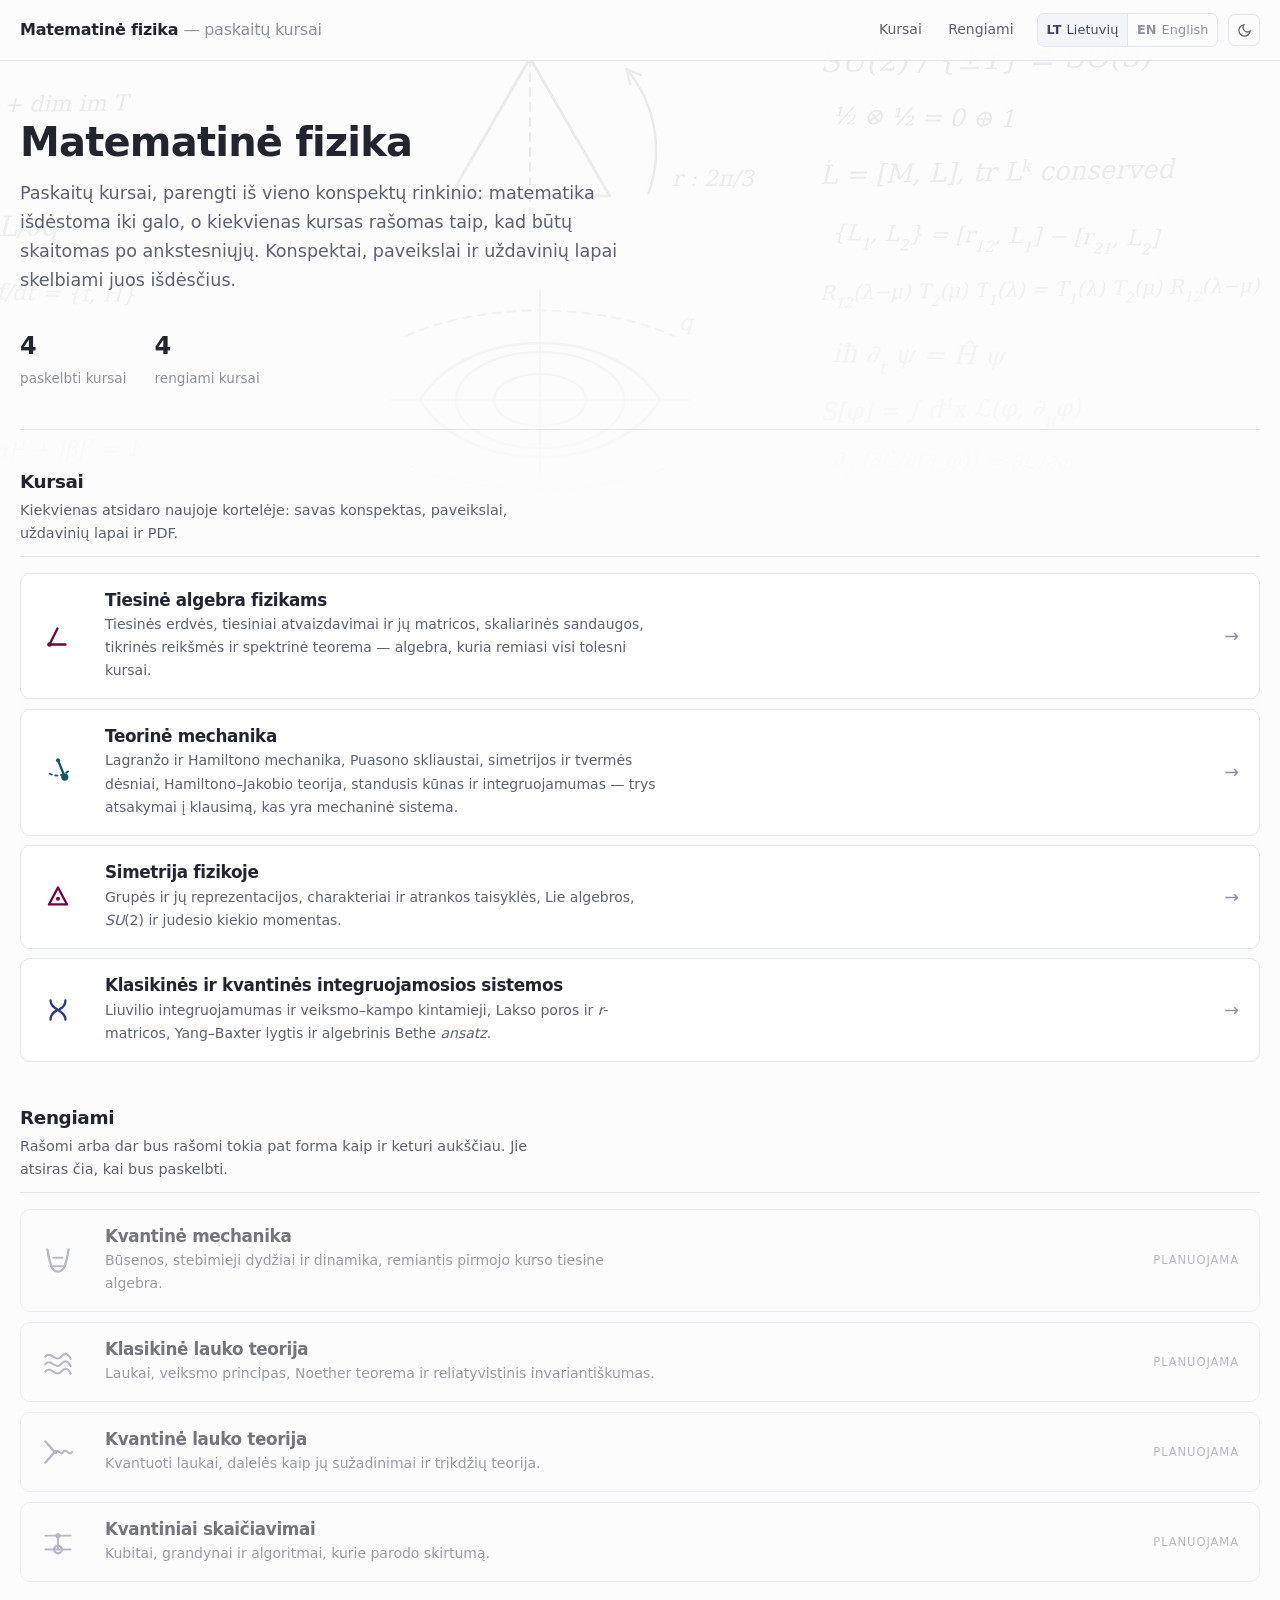
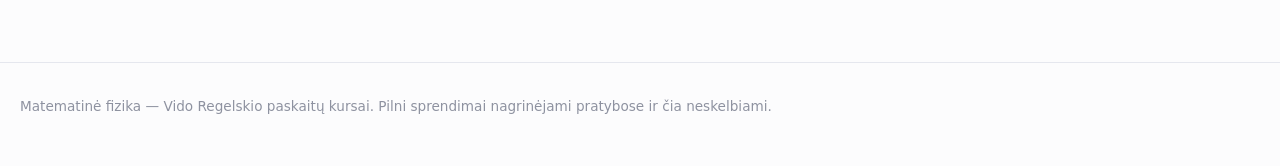
==== commit 24bd7e9a: "Publish the Mathematical Physics front page (2026-09-30T18:46Z)" ====
--- a/index.html
+++ b/index.html
@@ -4,7 +4,7 @@
 <meta charset="utf-8" />
 <meta name="viewport" content="width=device-width, initial-scale=1" />
 <title>Matematinė fizika</title>
-<meta name="description" content="Matematinės fizikos paskaitų kursai: tiesinė algebra, simetrija fizikoje, klasikinės ir kvantinės integruojamos sistemos; daugiau rengiama." />
+<meta name="description" content="Matematinės fizikos paskaitų kursai: tiesinė algebra, teorinė mechanika, simetrija fizikoje, klasikinės ir kvantinės integruojamos sistemos; daugiau rengiama." />
 <link rel="canonical" href="https://vu-ff.github.io/" />
 <link rel="alternate" hreflang="lt" href="https://vu-ff.github.io/" />
 <link rel="alternate" hreflang="en" href="https://vu-ff.github.io/en/" />
@@ -71,8 +71,8 @@
     <h1>Matematinė fizika</h1>
     <p class="lede">Paskaitų kursai, parengti iš vieno konspektų rinkinio: matematika išdėstoma iki galo, o kiekvienas kursas rašomas taip, kad būtų skaitomas po ankstesniųjų. Konspektai, paveikslai ir uždavinių lapai skelbiami juos išdėsčius.</p>
     <div class="meta">
-      <div><b>3</b> paskelbti kursai</div>
-      <div><b>5</b> rengiami kursai</div>
+      <div><b>4</b> paskelbti kursai</div>
+      <div><b>4</b> rengiami kursai</div>
     </div>
   </section>
 
@@ -97,46 +97,8 @@
         <div class="course-go" aria-hidden="true">→</div>
       </a></li>
 
-      <li><a class="course-card" style="--card-accent: var(--c-symmetries)"
-             href="https://vu-ff.github.io/symmetries/" target="_blank" rel="noopener">
-        <svg class="course-glyph" width="34" height="34" viewBox="0 0 32 32" aria-hidden="true"
-             fill="none" stroke="currentColor" stroke-width="2.2" stroke-linecap="round" stroke-linejoin="round">
-          <path d="M16 7 L24.5 23 L7.5 23 Z" />
-          <circle cx="16" cy="17.7" r="1.9" fill="currentColor" stroke="none" />
-        </svg>
-        <div class="course-body">
-          <h3>Simetrija fizikoje</h3>
-          <p>Grupės ir jų reprezentacijos, charakteriai ir atrankos taisyklės, Lie algebros, <i>SU</i>(2) ir judesio kiekio momentas.</p>
-        </div>
-        <div class="course-go" aria-hidden="true">→</div>
-      </a></li>
-
-      <li><a class="course-card" style="--card-accent: var(--c-integrability)"
-             href="https://vu-ff.github.io/integrability/" target="_blank" rel="noopener">
-        <svg class="course-glyph" width="34" height="34" viewBox="0 0 32 32" aria-hidden="true"
-             fill="none" stroke="currentColor" stroke-width="2.2" stroke-linecap="round" stroke-linejoin="round">
-          <path d="M9 7 C 9 16, 23 16, 23 25" />
-          <path d="M23 7 C 23 12, 19.5 14.2, 17.6 15.2" />
-          <path d="M14.4 16.8 C 12.5 17.8, 9 20, 9 25" />
-        </svg>
-        <div class="course-body">
-          <h3>Klasikinės ir kvantinės integruojamosios sistemos</h3>
-          <p>Liuvilio integruojamumas ir veiksmo–kampo kintamieji, Lakso poros ir <i>r</i>-matricos, Yang–Baxter lygtis ir algebrinis Bethe <i>ansatz</i>.</p>
-        </div>
-        <div class="course-go" aria-hidden="true">→</div>
-      </a></li>
-
-    </ul>
-  </section>
-
-  <section class="shelf" id="planned">
-    <header class="shelf-head">
-      <h2>Rengiami</h2>
-      <p>Rašomi arba dar bus rašomi tokia pat forma kaip ir trys aukščiau. Jie atsiras čia, kai bus paskelbti.</p>
-    </header>
-    <ul class="course-list">
-
-      <li><div class="course-card is-planned">
+      <li><a class="course-card" style="--card-accent: var(--c-mechanics)"
+             href="https://vu-ff.github.io/mechanics/" target="_blank" rel="noopener">
         <svg class="course-glyph" width="34" height="34" viewBox="0 0 32 32" aria-hidden="true"
              fill="none" stroke="currentColor" stroke-width="2.2" stroke-linecap="round" stroke-linejoin="round">
           <path d="M16 5 L21.8 19.2" />
@@ -146,10 +108,49 @@
         </svg>
         <div class="course-body">
           <h3>Teorinė mechanika</h3>
-          <p>Lagranžo ir Hamiltono mechanika, simetrijos ir tvermės dėsniai, standieji kūnai ir mažieji svyravimai. Konspektas rengiamas.</p>
-        </div>
-        <div class="course-go">Rengiama</div>
-      </div></li>
+          <p>Lagranžo ir Hamiltono mechanika, Puasono skliaustai, simetrijos ir tvermės dėsniai, Hamiltono–Jakobio teorija, standusis kūnas ir integruojamumas — trys atsakymai į klausimą, kas yra mechaninė sistema.</p>
+        </div>
+        <div class="course-go" aria-hidden="true">→</div>
+      </a></li>
+
+      <li><a class="course-card" style="--card-accent: var(--c-symmetries)"
+             href="https://vu-ff.github.io/symmetries/" target="_blank" rel="noopener">
+        <svg class="course-glyph" width="34" height="34" viewBox="0 0 32 32" aria-hidden="true"
+             fill="none" stroke="currentColor" stroke-width="2.2" stroke-linecap="round" stroke-linejoin="round">
+          <path d="M16 7 L24.5 23 L7.5 23 Z" />
+          <circle cx="16" cy="17.7" r="1.9" fill="currentColor" stroke="none" />
+        </svg>
+        <div class="course-body">
+          <h3>Simetrija fizikoje</h3>
+          <p>Grupės ir jų reprezentacijos, charakteriai ir atrankos taisyklės, Lie algebros, <i>SU</i>(2) ir judesio kiekio momentas.</p>
+        </div>
+        <div class="course-go" aria-hidden="true">→</div>
+      </a></li>
+
+      <li><a class="course-card" style="--card-accent: var(--c-integrability)"
+             href="https://vu-ff.github.io/integrability/" target="_blank" rel="noopener">
+        <svg class="course-glyph" width="34" height="34" viewBox="0 0 32 32" aria-hidden="true"
+             fill="none" stroke="currentColor" stroke-width="2.2" stroke-linecap="round" stroke-linejoin="round">
+          <path d="M9 7 C 9 16, 23 16, 23 25" />
+          <path d="M23 7 C 23 12, 19.5 14.2, 17.6 15.2" />
+          <path d="M14.4 16.8 C 12.5 17.8, 9 20, 9 25" />
+        </svg>
+        <div class="course-body">
+          <h3>Klasikinės ir kvantinės integruojamosios sistemos</h3>
+          <p>Liuvilio integruojamumas ir veiksmo–kampo kintamieji, Lakso poros ir <i>r</i>-matricos, Yang–Baxter lygtis ir algebrinis Bethe <i>ansatz</i>.</p>
+        </div>
+        <div class="course-go" aria-hidden="true">→</div>
+      </a></li>
+
+    </ul>
+  </section>
+
+  <section class="shelf" id="planned">
+    <header class="shelf-head">
+      <h2>Rengiami</h2>
+      <p>Rašomi arba dar bus rašomi tokia pat forma kaip ir keturi aukščiau. Jie atsiras čia, kai bus paskelbti.</p>
+    </header>
+    <ul class="course-list">
 
       <li><div class="course-card is-planned">
         <svg class="course-glyph" width="34" height="34" viewBox="0 0 32 32" aria-hidden="true"
--- a/styles.css
+++ b/styles.css
@@ -22,6 +22,7 @@
   --c-linalg:        #78003f;
   --c-symmetries:    #78003f;
   --c-integrability: #2e3a87;
+  --c-mechanics:     #0e5a5a;
 
   /* Light theme — the cool neutral scale of the integrability site. */
   --bg:          #fcfcfd;
@@ -64,6 +65,7 @@
     --c-linalg:        #d888a8;
     --c-symmetries:    #d888a8;
     --c-integrability: #8e9ae0;
+    --c-mechanics:     #5fbfb8;
     --shadow: 0 1px 2px rgb(0 0 0 / 0.35), 0 4px 16px rgb(0 0 0 / 0.28);
   }
 }
@@ -75,6 +77,7 @@
   --c-linalg:        #d888a8;
   --c-symmetries:    #d888a8;
   --c-integrability: #8e9ae0;
+  --c-mechanics:     #5fbfb8;
   --shadow: 0 1px 2px rgb(0 0 0 / 0.35), 0 4px 16px rgb(0 0 0 / 0.28);
 }
 
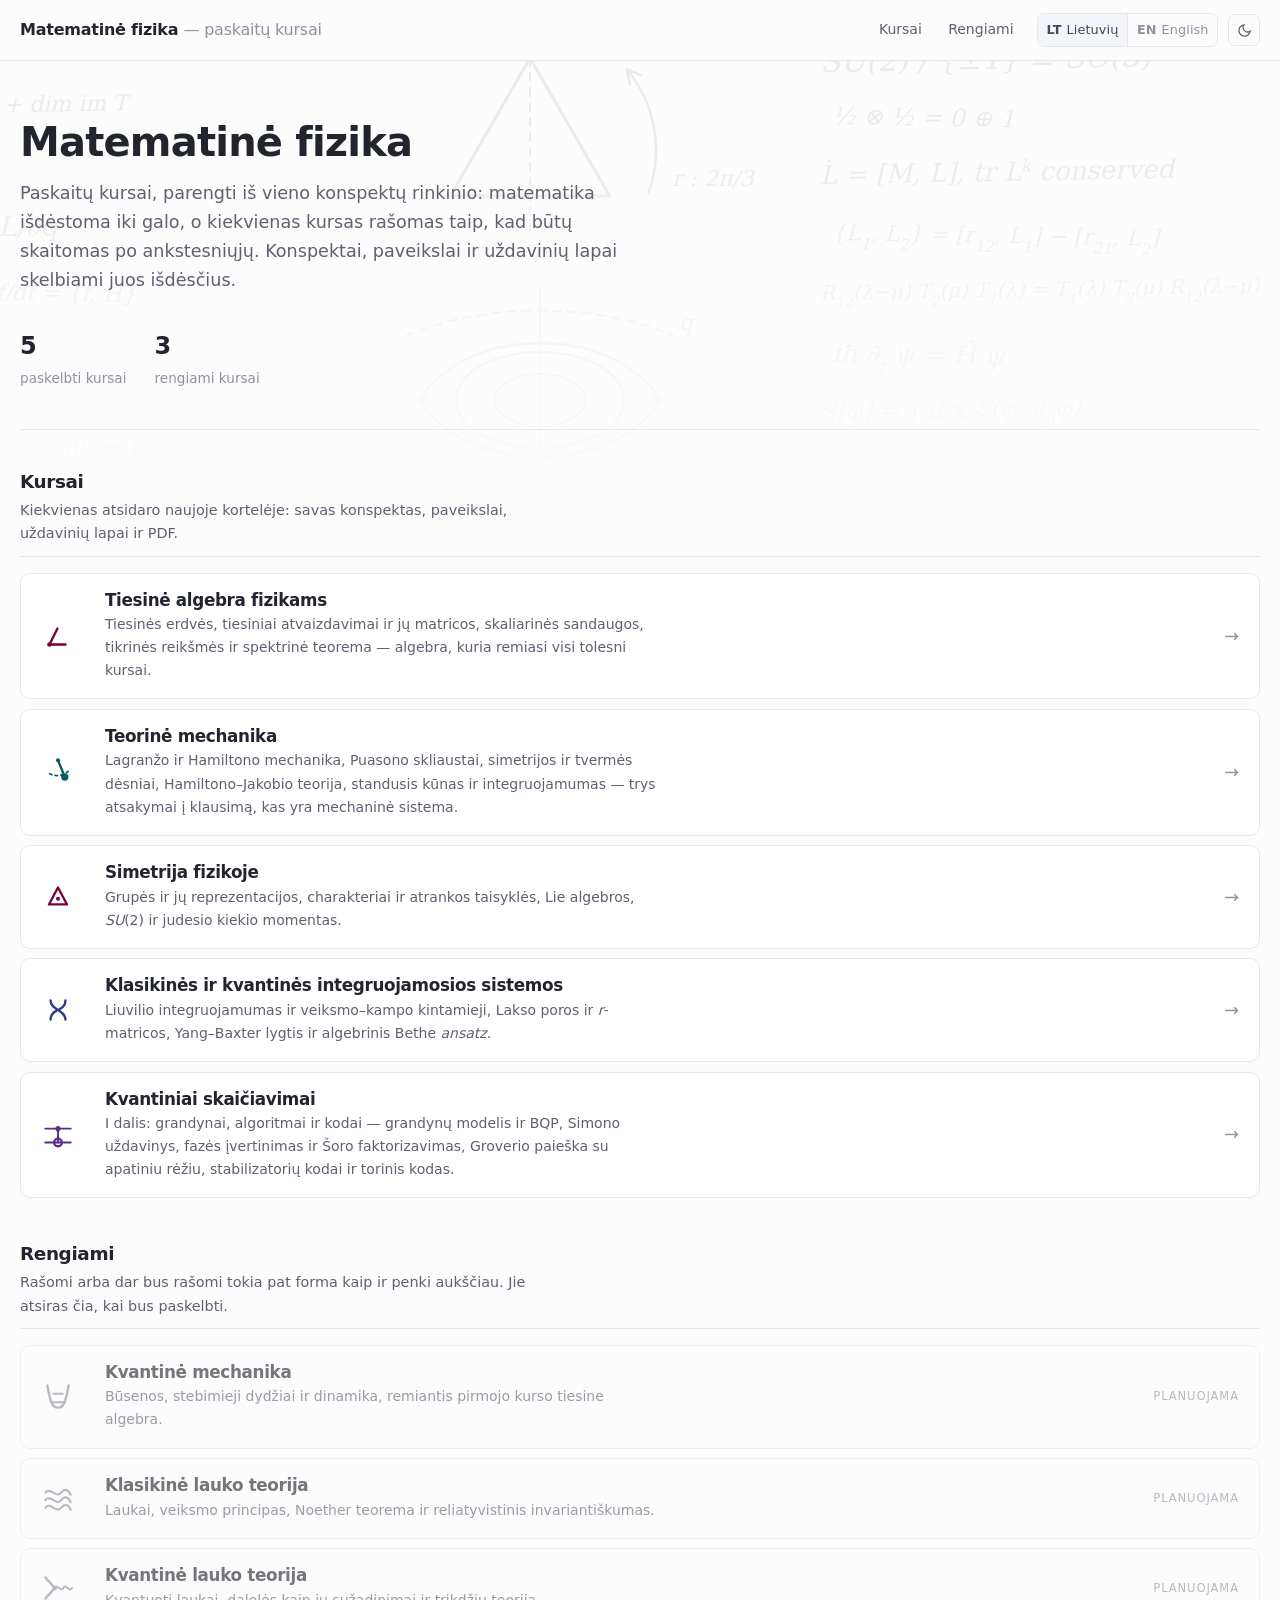
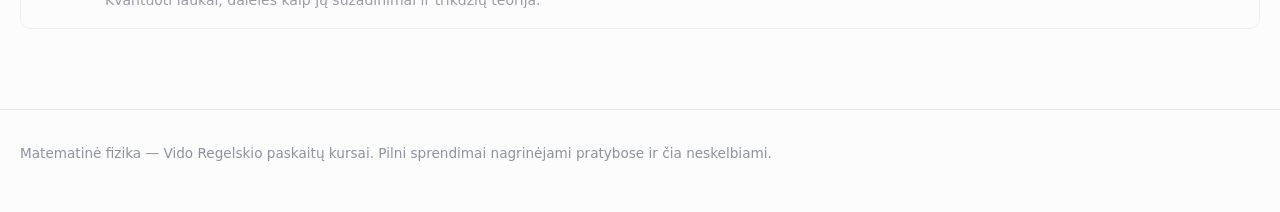
==== commit 3f4f0ddc: "Publish the Mathematical Physics front page (2026-10-07T09:51Z)" ====
--- a/index.html
+++ b/index.html
@@ -4,7 +4,7 @@
 <meta charset="utf-8" />
 <meta name="viewport" content="width=device-width, initial-scale=1" />
 <title>Matematinė fizika</title>
-<meta name="description" content="Matematinės fizikos paskaitų kursai: tiesinė algebra, teorinė mechanika, simetrija fizikoje, klasikinės ir kvantinės integruojamos sistemos; daugiau rengiama." />
+<meta name="description" content="Matematinės fizikos paskaitų kursai: tiesinė algebra, teorinė mechanika, simetrija fizikoje, klasikinės ir kvantinės integruojamos sistemos, kvantiniai skaičiavimai; daugiau rengiama." />
 <link rel="canonical" href="https://vu-ff.github.io/" />
 <link rel="alternate" hreflang="lt" href="https://vu-ff.github.io/" />
 <link rel="alternate" hreflang="en" href="https://vu-ff.github.io/en/" />
@@ -71,8 +71,8 @@
     <h1>Matematinė fizika</h1>
     <p class="lede">Paskaitų kursai, parengti iš vieno konspektų rinkinio: matematika išdėstoma iki galo, o kiekvienas kursas rašomas taip, kad būtų skaitomas po ankstesniųjų. Konspektai, paveikslai ir uždavinių lapai skelbiami juos išdėsčius.</p>
     <div class="meta">
-      <div><b>4</b> paskelbti kursai</div>
-      <div><b>4</b> rengiami kursai</div>
+      <div><b>5</b> paskelbti kursai</div>
+      <div><b>3</b> rengiami kursai</div>
     </div>
   </section>
 
@@ -142,13 +142,29 @@
         <div class="course-go" aria-hidden="true">→</div>
       </a></li>
 
+      <li><a class="course-card" style="--card-accent: var(--c-computing)"
+             href="https://vu-ff.github.io/computing/" target="_blank" rel="noopener">
+        <svg class="course-glyph" width="34" height="34" viewBox="0 0 32 32" aria-hidden="true"
+             fill="none" stroke="currentColor" stroke-width="2.2" stroke-linecap="round" stroke-linejoin="round">
+          <path d="M4 10 L28 10" stroke-width="1.8" /><path d="M4 23 L28 23" stroke-width="1.8" />
+          <path d="M16 10 L16 23" stroke-width="1.8" />
+          <circle cx="16" cy="10" r="2.4" fill="currentColor" stroke="none" />
+          <circle cx="16" cy="23" r="3.6" />
+        </svg>
+        <div class="course-body">
+          <h3>Kvantiniai skaičiavimai</h3>
+          <p>I dalis: grandynai, algoritmai ir kodai — grandynų modelis ir BQP, Simono uždavinys, fazės įvertinimas ir Šoro faktorizavimas, Groverio paieška su apatiniu rėžiu, stabilizatorių kodai ir torinis kodas.</p>
+        </div>
+        <div class="course-go" aria-hidden="true">→</div>
+      </a></li>
+
     </ul>
   </section>
 
   <section class="shelf" id="planned">
     <header class="shelf-head">
       <h2>Rengiami</h2>
-      <p>Rašomi arba dar bus rašomi tokia pat forma kaip ir keturi aukščiau. Jie atsiras čia, kai bus paskelbti.</p>
+      <p>Rašomi arba dar bus rašomi tokia pat forma kaip ir penki aukščiau. Jie atsiras čia, kai bus paskelbti.</p>
     </header>
     <ul class="course-list">
 
@@ -190,21 +206,6 @@
         <div class="course-body">
           <h3>Kvantinė lauko teorija</h3>
           <p>Kvantuoti laukai, dalelės kaip jų sužadinimai ir trikdžių teorija.</p>
-        </div>
-        <div class="course-go">Planuojama</div>
-      </div></li>
-
-      <li><div class="course-card is-planned">
-        <svg class="course-glyph" width="34" height="34" viewBox="0 0 32 32" aria-hidden="true"
-             fill="none" stroke="currentColor" stroke-width="2.2" stroke-linecap="round" stroke-linejoin="round">
-          <path d="M4 10 L28 10" stroke-width="1.8" /><path d="M4 23 L28 23" stroke-width="1.8" />
-          <path d="M16 10 L16 23" stroke-width="1.8" />
-          <circle cx="16" cy="10" r="2.4" fill="currentColor" stroke="none" />
-          <circle cx="16" cy="23" r="3.6" />
-        </svg>
-        <div class="course-body">
-          <h3>Kvantiniai skaičiavimai</h3>
-          <p>Kubitai, grandynai ir algoritmai, kurie parodo skirtumą.</p>
         </div>
         <div class="course-go">Planuojama</div>
       </div></li>
--- a/styles.css
+++ b/styles.css
@@ -23,6 +23,7 @@
   --c-symmetries:    #78003f;
   --c-integrability: #2e3a87;
   --c-mechanics:     #0e5a5a;
+  --c-computing:     #5b2d86;
 
   /* Light theme — the cool neutral scale of the integrability site. */
   --bg:          #fcfcfd;
@@ -66,6 +67,7 @@
     --c-symmetries:    #d888a8;
     --c-integrability: #8e9ae0;
     --c-mechanics:     #5fbfb8;
+    --c-computing:     #b79be0;
     --shadow: 0 1px 2px rgb(0 0 0 / 0.35), 0 4px 16px rgb(0 0 0 / 0.28);
   }
 }
@@ -78,6 +80,7 @@
   --c-symmetries:    #d888a8;
   --c-integrability: #8e9ae0;
   --c-mechanics:     #5fbfb8;
+  --c-computing:     #b79be0;
   --shadow: 0 1px 2px rgb(0 0 0 / 0.35), 0 4px 16px rgb(0 0 0 / 0.28);
 }
 
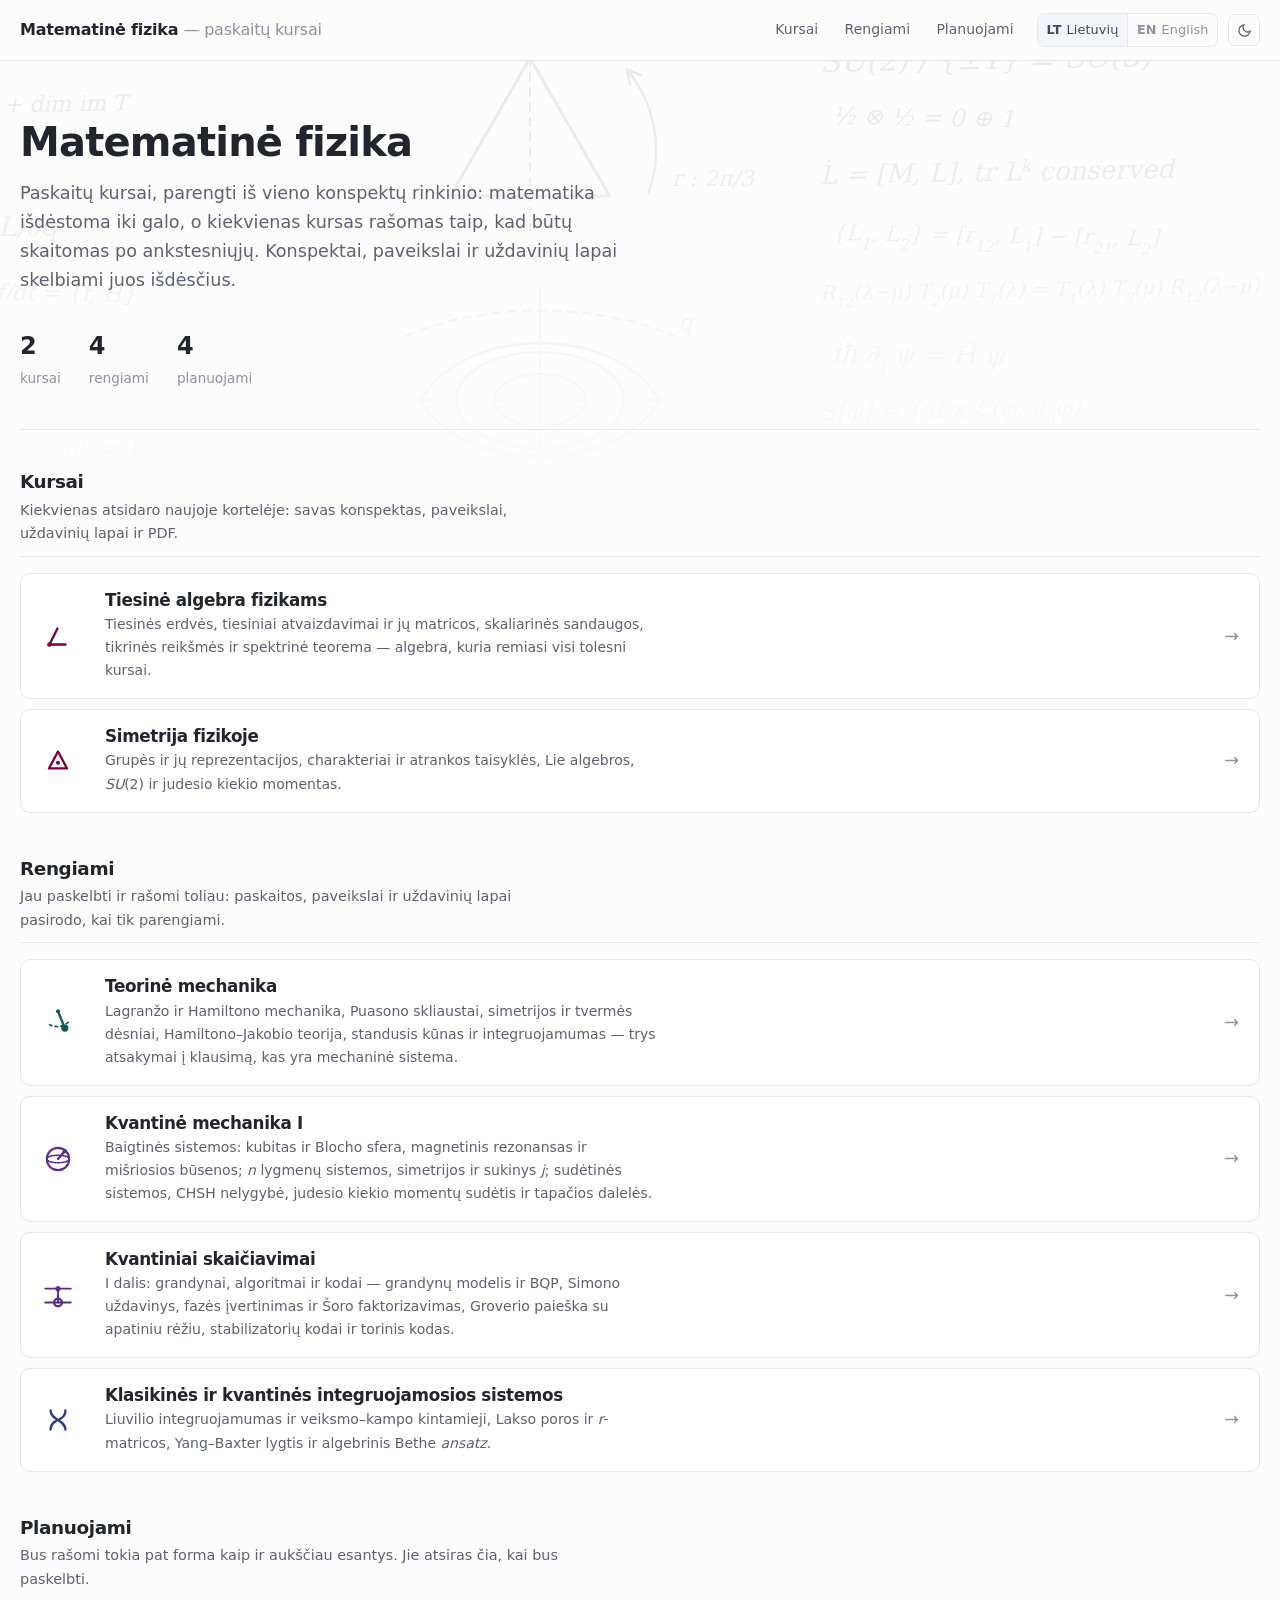
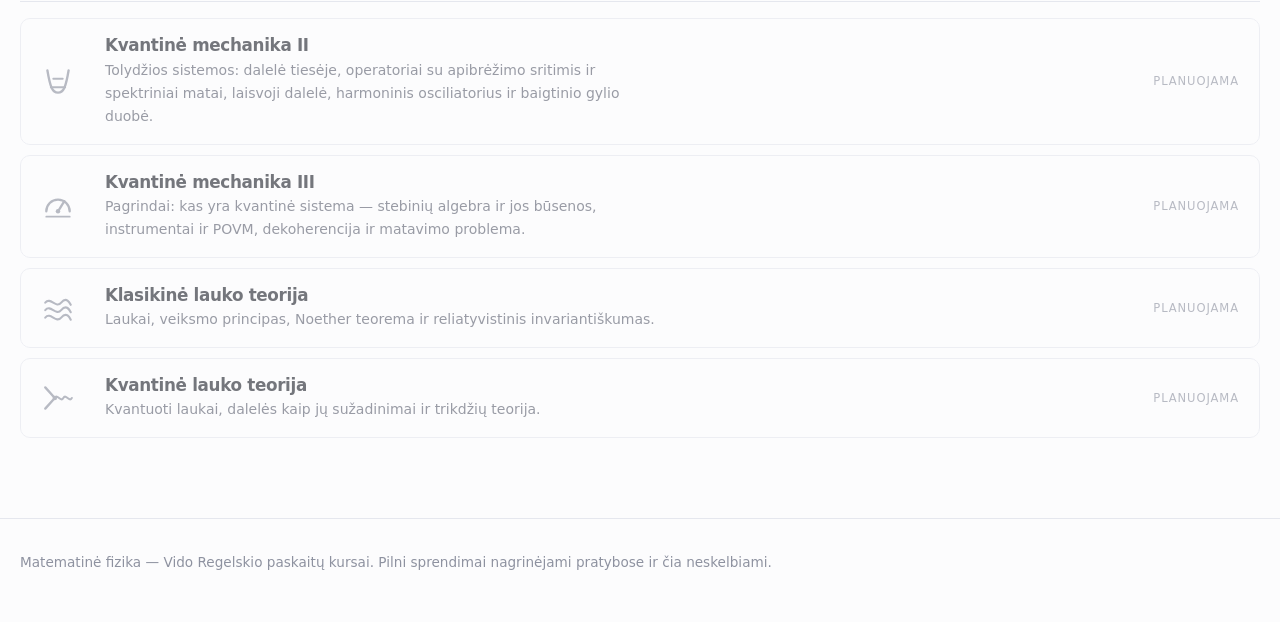
==== commit 710e7ca3: "Publish the Mathematical Physics front page (2026-10-19T06:40Z)" ====
--- a/index.html
+++ b/index.html
@@ -4,7 +4,7 @@
 <meta charset="utf-8" />
 <meta name="viewport" content="width=device-width, initial-scale=1" />
 <title>Matematinė fizika</title>
-<meta name="description" content="Matematinės fizikos paskaitų kursai: tiesinė algebra, teorinė mechanika, simetrija fizikoje, klasikinės ir kvantinės integruojamos sistemos, kvantiniai skaičiavimai; daugiau rengiama." />
+<meta name="description" content="Matematinės fizikos paskaitų kursai: tiesinė algebra ir simetrija fizikoje; rengiami teorinė mechanika, kvantinė mechanika, kvantiniai skaičiavimai ir integruojamosios sistemos; planuojama daugiau." />
 <link rel="canonical" href="https://vu-ff.github.io/" />
 <link rel="alternate" hreflang="lt" href="https://vu-ff.github.io/" />
 <link rel="alternate" hreflang="en" href="https://vu-ff.github.io/en/" />
@@ -50,7 +50,8 @@
     <a class="brand" href="/">Matematinė fizika <span>— paskaitų kursai</span></a>
     <nav class="site-nav">
       <a href="#courses">Kursai</a>
-      <a href="#planned">Rengiami</a>
+      <a href="#drafting">Rengiami</a>
+      <a href="#planned">Planuojami</a>
       <div class="lang-switch" role="group" aria-label="Kalba">
         <a href="/" hreflang="lt" lang="lt" aria-current="true">LT<span class="lang-full">Lietuvių</span></a>
         <a href="/en/" hreflang="en" lang="en">EN<span class="lang-full">English</span></a>
@@ -71,8 +72,9 @@
     <h1>Matematinė fizika</h1>
     <p class="lede">Paskaitų kursai, parengti iš vieno konspektų rinkinio: matematika išdėstoma iki galo, o kiekvienas kursas rašomas taip, kad būtų skaitomas po ankstesniųjų. Konspektai, paveikslai ir uždavinių lapai skelbiami juos išdėsčius.</p>
     <div class="meta">
-      <div><b>5</b> paskelbti kursai</div>
-      <div><b>3</b> rengiami kursai</div>
+      <div><b>2</b> kursai</div>
+      <div><b>4</b> rengiami</div>
+      <div><b>4</b> planuojami</div>
     </div>
   </section>
 
@@ -97,6 +99,30 @@
         <div class="course-go" aria-hidden="true">→</div>
       </a></li>
 
+      <li><a class="course-card" style="--card-accent: var(--c-symmetries)"
+             href="https://vu-ff.github.io/symmetries/" target="_blank" rel="noopener">
+        <svg class="course-glyph" width="34" height="34" viewBox="0 0 32 32" aria-hidden="true"
+             fill="none" stroke="currentColor" stroke-width="2.2" stroke-linecap="round" stroke-linejoin="round">
+          <path d="M16 7 L24.5 23 L7.5 23 Z" />
+          <circle cx="16" cy="17.7" r="1.9" fill="currentColor" stroke="none" />
+        </svg>
+        <div class="course-body">
+          <h3>Simetrija fizikoje</h3>
+          <p>Grupės ir jų reprezentacijos, charakteriai ir atrankos taisyklės, Lie algebros, <i>SU</i>(2) ir judesio kiekio momentas.</p>
+        </div>
+        <div class="course-go" aria-hidden="true">→</div>
+      </a></li>
+
+    </ul>
+  </section>
+
+  <section class="shelf" id="drafting">
+    <header class="shelf-head">
+      <h2>Rengiami</h2>
+      <p>Jau paskelbti ir rašomi toliau: paskaitos, paveikslai ir uždavinių lapai pasirodo, kai tik parengiami.</p>
+    </header>
+    <ul class="course-list">
+
       <li><a class="course-card" style="--card-accent: var(--c-mechanics)"
              href="https://vu-ff.github.io/mechanics/" target="_blank" rel="noopener">
         <svg class="course-glyph" width="34" height="34" viewBox="0 0 32 32" aria-hidden="true"
@@ -113,31 +139,18 @@
         <div class="course-go" aria-hidden="true">→</div>
       </a></li>
 
-      <li><a class="course-card" style="--card-accent: var(--c-symmetries)"
-             href="https://vu-ff.github.io/symmetries/" target="_blank" rel="noopener">
-        <svg class="course-glyph" width="34" height="34" viewBox="0 0 32 32" aria-hidden="true"
-             fill="none" stroke="currentColor" stroke-width="2.2" stroke-linecap="round" stroke-linejoin="round">
-          <path d="M16 7 L24.5 23 L7.5 23 Z" />
-          <circle cx="16" cy="17.7" r="1.9" fill="currentColor" stroke="none" />
-        </svg>
-        <div class="course-body">
-          <h3>Simetrija fizikoje</h3>
-          <p>Grupės ir jų reprezentacijos, charakteriai ir atrankos taisyklės, Lie algebros, <i>SU</i>(2) ir judesio kiekio momentas.</p>
-        </div>
-        <div class="course-go" aria-hidden="true">→</div>
-      </a></li>
-
-      <li><a class="course-card" style="--card-accent: var(--c-integrability)"
-             href="https://vu-ff.github.io/integrability/" target="_blank" rel="noopener">
-        <svg class="course-glyph" width="34" height="34" viewBox="0 0 32 32" aria-hidden="true"
-             fill="none" stroke="currentColor" stroke-width="2.2" stroke-linecap="round" stroke-linejoin="round">
-          <path d="M9 7 C 9 16, 23 16, 23 25" />
-          <path d="M23 7 C 23 12, 19.5 14.2, 17.6 15.2" />
-          <path d="M14.4 16.8 C 12.5 17.8, 9 20, 9 25" />
-        </svg>
-        <div class="course-body">
-          <h3>Klasikinės ir kvantinės integruojamosios sistemos</h3>
-          <p>Liuvilio integruojamumas ir veiksmo–kampo kintamieji, Lakso poros ir <i>r</i>-matricos, Yang–Baxter lygtis ir algebrinis Bethe <i>ansatz</i>.</p>
+      <li><a class="course-card" style="--card-accent: var(--c-quantum)"
+             href="https://vu-ff.github.io/quantum/" target="_blank" rel="noopener">
+        <svg class="course-glyph" width="34" height="34" viewBox="0 0 32 32" aria-hidden="true"
+             fill="none" stroke="currentColor" stroke-width="2.2" stroke-linecap="round" stroke-linejoin="round">
+          <circle cx="16" cy="16" r="10.5" stroke-width="2" />
+          <ellipse cx="16" cy="16" rx="10.5" ry="3.6" stroke-width="1.4" />
+          <path d="M16 16 L22.4 8.6" />
+          <circle cx="22.4" cy="8.6" r="2.1" fill="currentColor" stroke="none" />
+        </svg>
+        <div class="course-body">
+          <h3>Kvantinė mechanika I</h3>
+          <p>Baigtinės sistemos: kubitas ir Blocho sfera, magnetinis rezonansas ir mišriosios būsenos; <i>n</i> lygmenų sistemos, simetrijos ir sukinys <i>j</i>; sudėtinės sistemos, CHSH nelygybė, judesio kiekio momentų sudėtis ir tapačios dalelės.</p>
         </div>
         <div class="course-go" aria-hidden="true">→</div>
       </a></li>
@@ -158,13 +171,28 @@
         <div class="course-go" aria-hidden="true">→</div>
       </a></li>
 
+      <li><a class="course-card" style="--card-accent: var(--c-integrability)"
+             href="https://vu-ff.github.io/integrability/" target="_blank" rel="noopener">
+        <svg class="course-glyph" width="34" height="34" viewBox="0 0 32 32" aria-hidden="true"
+             fill="none" stroke="currentColor" stroke-width="2.2" stroke-linecap="round" stroke-linejoin="round">
+          <path d="M9 7 C 9 16, 23 16, 23 25" />
+          <path d="M23 7 C 23 12, 19.5 14.2, 17.6 15.2" />
+          <path d="M14.4 16.8 C 12.5 17.8, 9 20, 9 25" />
+        </svg>
+        <div class="course-body">
+          <h3>Klasikinės ir kvantinės integruojamosios sistemos</h3>
+          <p>Liuvilio integruojamumas ir veiksmo–kampo kintamieji, Lakso poros ir <i>r</i>-matricos, Yang–Baxter lygtis ir algebrinis Bethe <i>ansatz</i>.</p>
+        </div>
+        <div class="course-go" aria-hidden="true">→</div>
+      </a></li>
+
     </ul>
   </section>
 
   <section class="shelf" id="planned">
     <header class="shelf-head">
-      <h2>Rengiami</h2>
-      <p>Rašomi arba dar bus rašomi tokia pat forma kaip ir penki aukščiau. Jie atsiras čia, kai bus paskelbti.</p>
+      <h2>Planuojami</h2>
+      <p>Bus rašomi tokia pat forma kaip ir aukščiau esantys. Jie atsiras čia, kai bus paskelbti.</p>
     </header>
     <ul class="course-list">
 
@@ -176,8 +204,23 @@
           <path d="M9.3 21 L22.7 21" stroke-width="1.9" />
         </svg>
         <div class="course-body">
-          <h3>Kvantinė mechanika</h3>
-          <p>Būsenos, stebimieji dydžiai ir dinamika, remiantis pirmojo kurso tiesine algebra.</p>
+          <h3>Kvantinė mechanika II</h3>
+          <p>Tolydžios sistemos: dalelė tiesėje, operatoriai su apibrėžimo sritimis ir spektriniai matai, laisvoji dalelė, harmoninis osciliatorius ir baigtinio gylio duobė.</p>
+        </div>
+        <div class="course-go">Planuojama</div>
+      </div></li>
+
+      <li><div class="course-card is-planned">
+        <svg class="course-glyph" width="34" height="34" viewBox="0 0 32 32" aria-hidden="true"
+             fill="none" stroke="currentColor" stroke-width="2.2" stroke-linecap="round" stroke-linejoin="round">
+          <path d="M5 21 A 11 11 0 0 1 27 21" />
+          <path d="M16 21 L22 11.5" />
+          <circle cx="16" cy="21" r="2.1" fill="currentColor" stroke="none" />
+          <path d="M5 26 L27 26" stroke-width="1.8" />
+        </svg>
+        <div class="course-body">
+          <h3>Kvantinė mechanika III</h3>
+          <p>Pagrindai: kas yra kvantinė sistema — stebinių algebra ir jos būsenos, instrumentai ir POVM, dekoherencija ir matavimo problema.</p>
         </div>
         <div class="course-go">Planuojama</div>
       </div></li>
--- a/styles.css
+++ b/styles.css
@@ -24,6 +24,7 @@
   --c-integrability: #2e3a87;
   --c-mechanics:     #0e5a5a;
   --c-computing:     #5b2d86;
+  --c-quantum:       #5b2d86;
 
   /* Light theme — the cool neutral scale of the integrability site. */
   --bg:          #fcfcfd;
@@ -68,6 +69,7 @@
     --c-integrability: #8e9ae0;
     --c-mechanics:     #5fbfb8;
     --c-computing:     #b79be0;
+    --c-quantum:       #b79be0;
     --shadow: 0 1px 2px rgb(0 0 0 / 0.35), 0 4px 16px rgb(0 0 0 / 0.28);
   }
 }
@@ -81,6 +83,7 @@
   --c-integrability: #8e9ae0;
   --c-mechanics:     #5fbfb8;
   --c-computing:     #b79be0;
+  --c-quantum:       #b79be0;
   --shadow: 0 1px 2px rgb(0 0 0 / 0.35), 0 4px 16px rgb(0 0 0 / 0.28);
 }
 
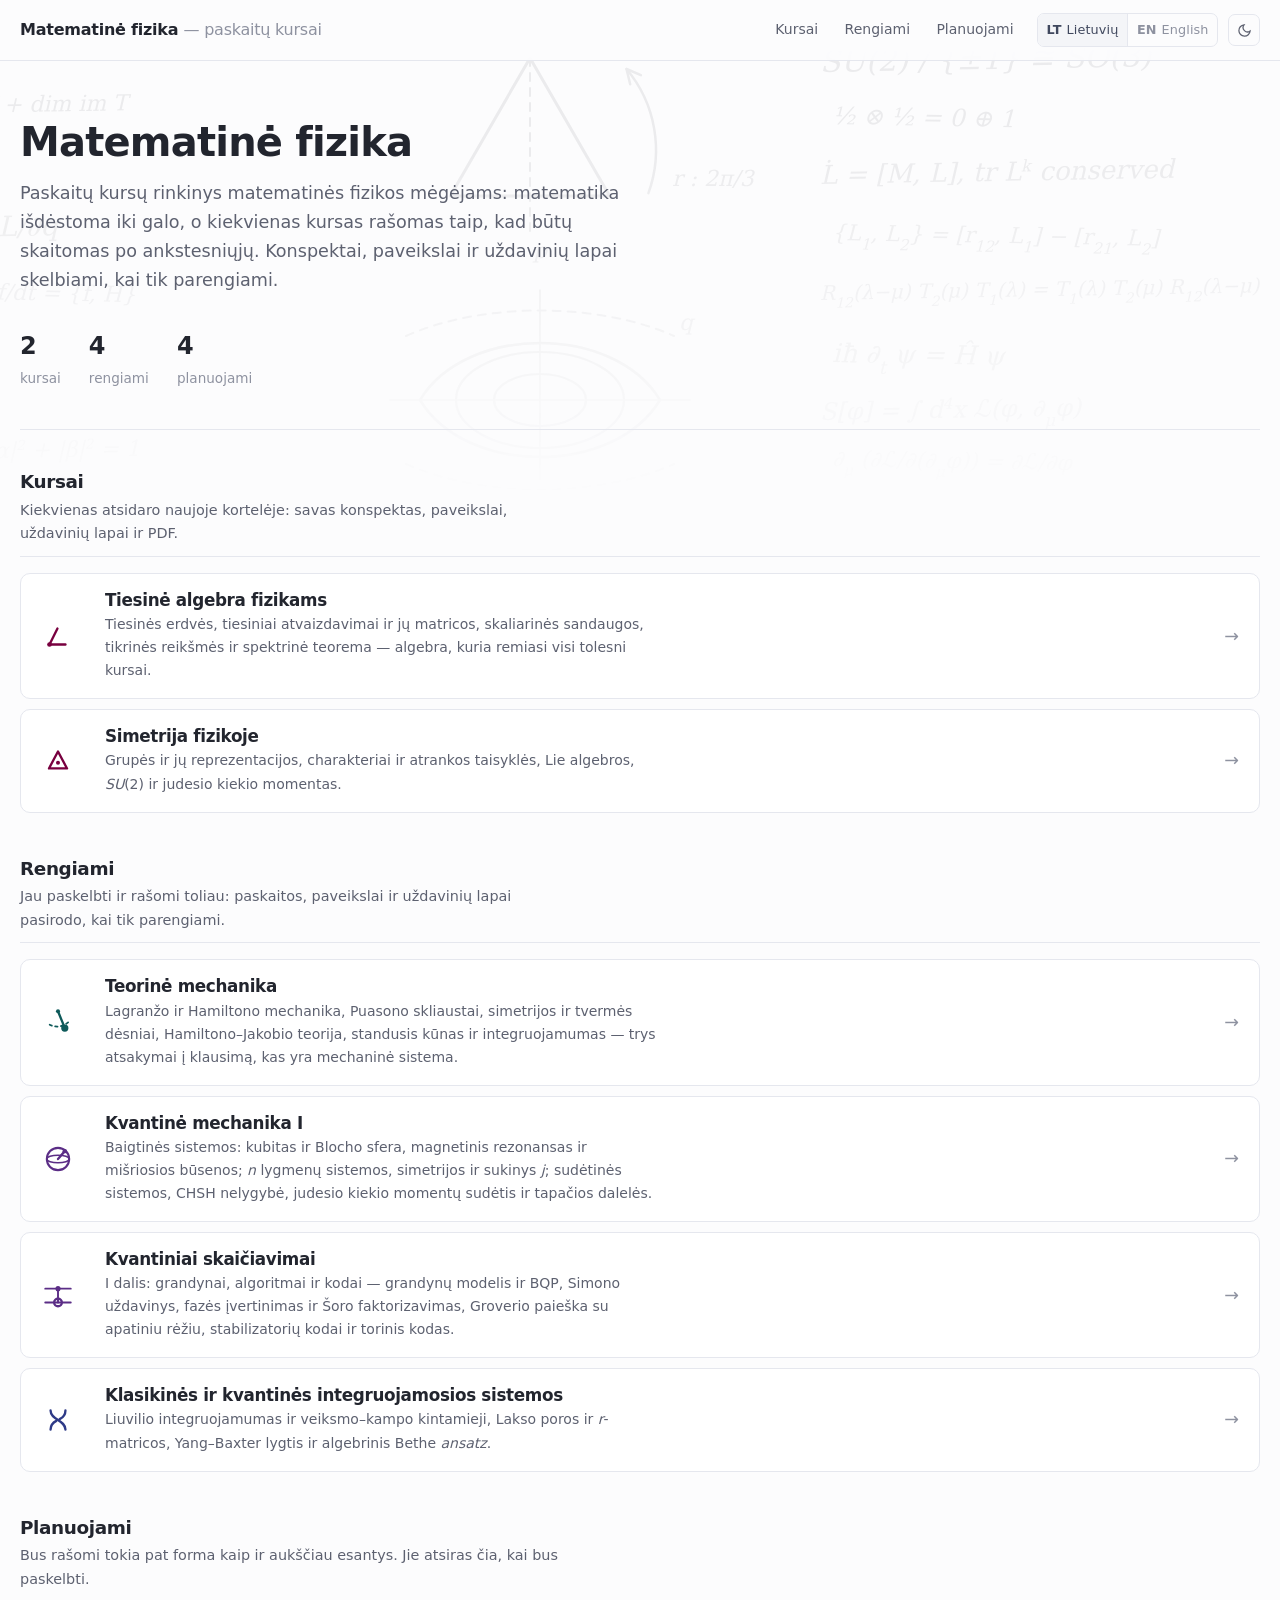
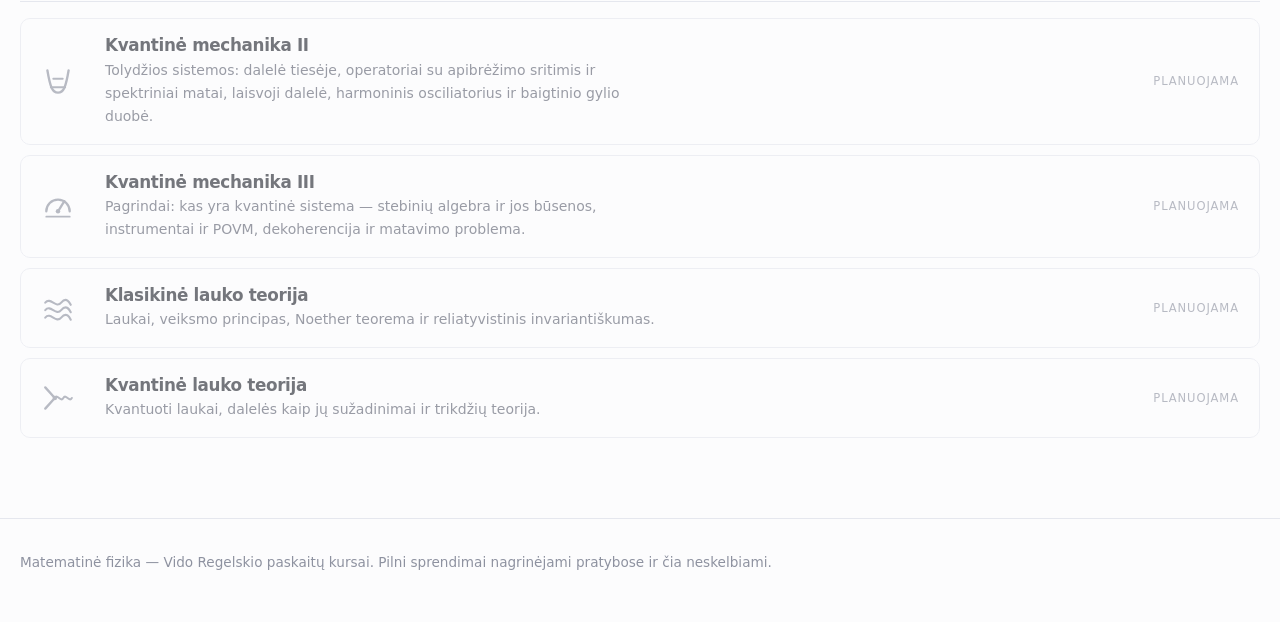
==== commit 92253939: "Publish the Mathematical Physics front page (2026-10-19T06:46Z)" ====
--- a/index.html
+++ b/index.html
@@ -70,7 +70,7 @@
 
   <section class="hero">
     <h1>Matematinė fizika</h1>
-    <p class="lede">Paskaitų kursai, parengti iš vieno konspektų rinkinio: matematika išdėstoma iki galo, o kiekvienas kursas rašomas taip, kad būtų skaitomas po ankstesniųjų. Konspektai, paveikslai ir uždavinių lapai skelbiami juos išdėsčius.</p>
+    <p class="lede">Paskaitų kursų rinkinys matematinės fizikos mėgėjams: matematika išdėstoma iki galo, o kiekvienas kursas rašomas taip, kad būtų skaitomas po ankstesniųjų. Konspektai, paveikslai ir uždavinių lapai skelbiami, kai tik parengiami.</p>
     <div class="meta">
       <div><b>2</b> kursai</div>
       <div><b>4</b> rengiami</div>
